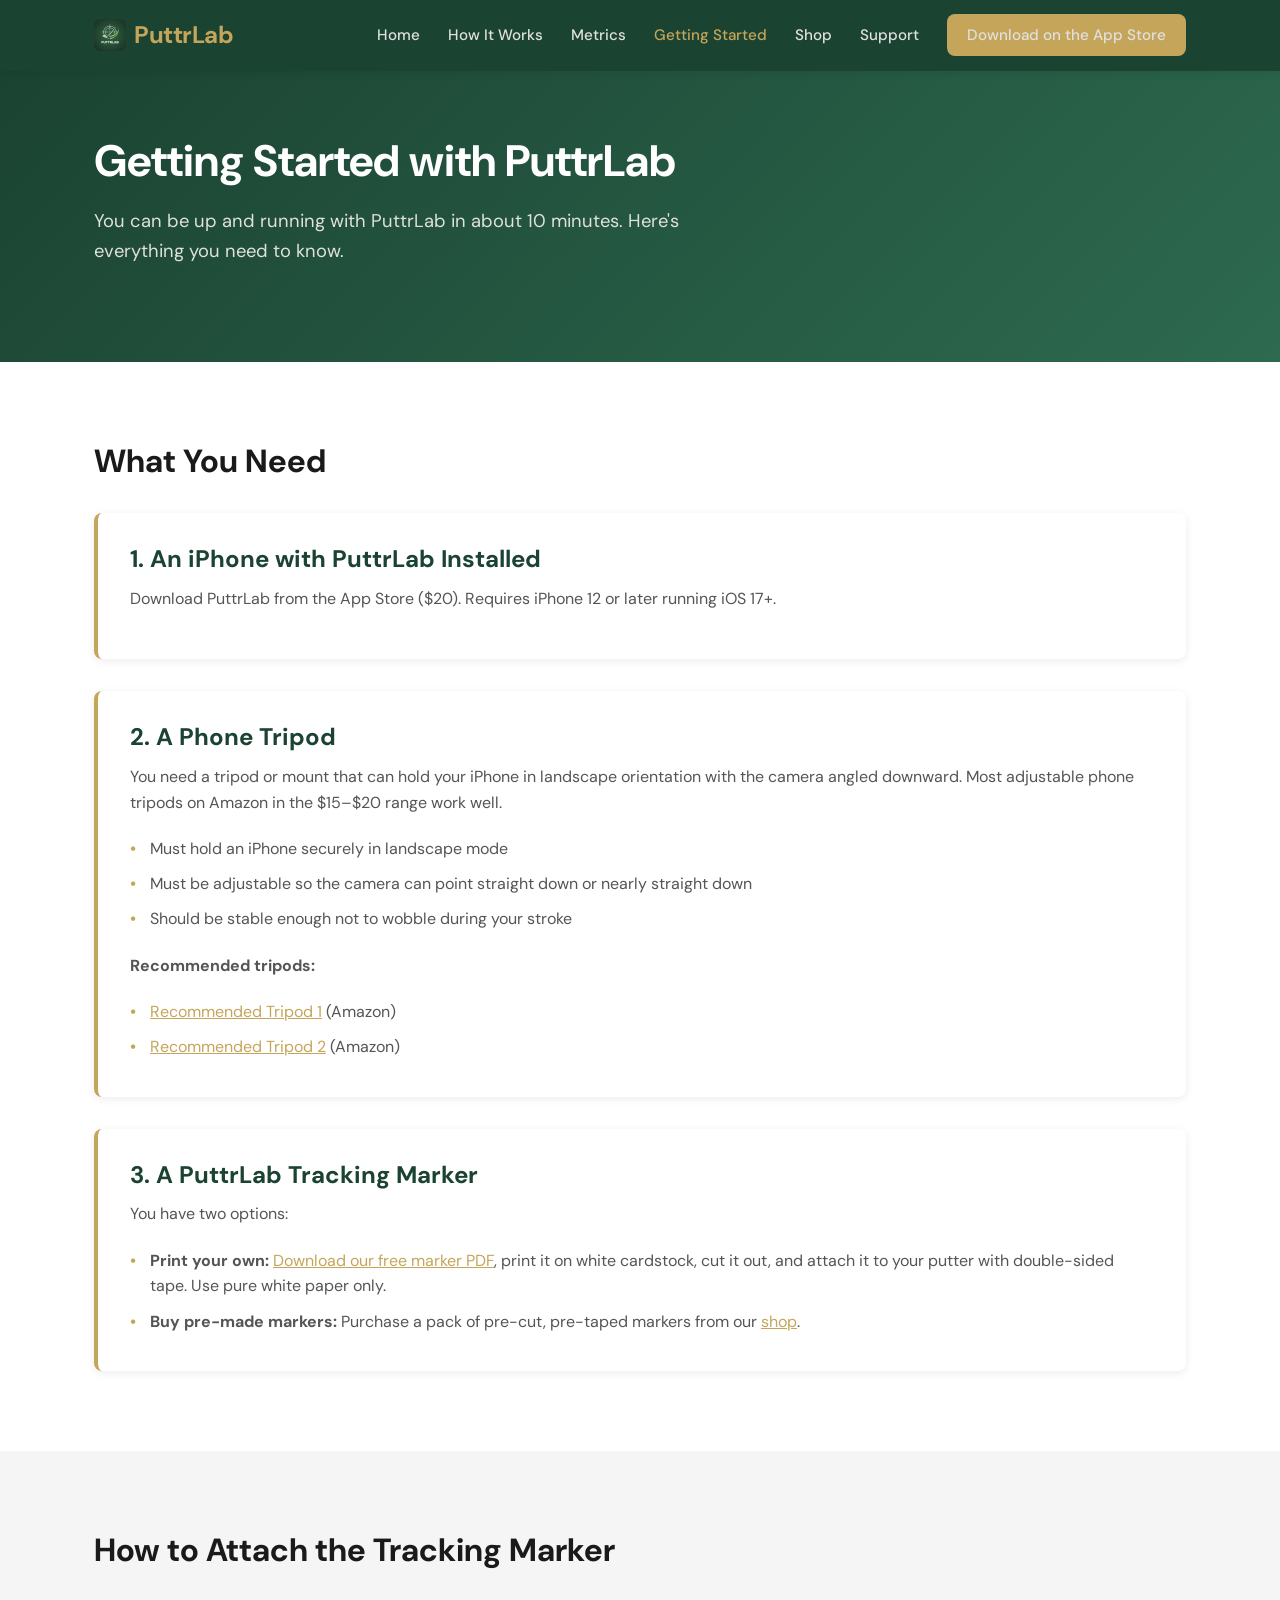
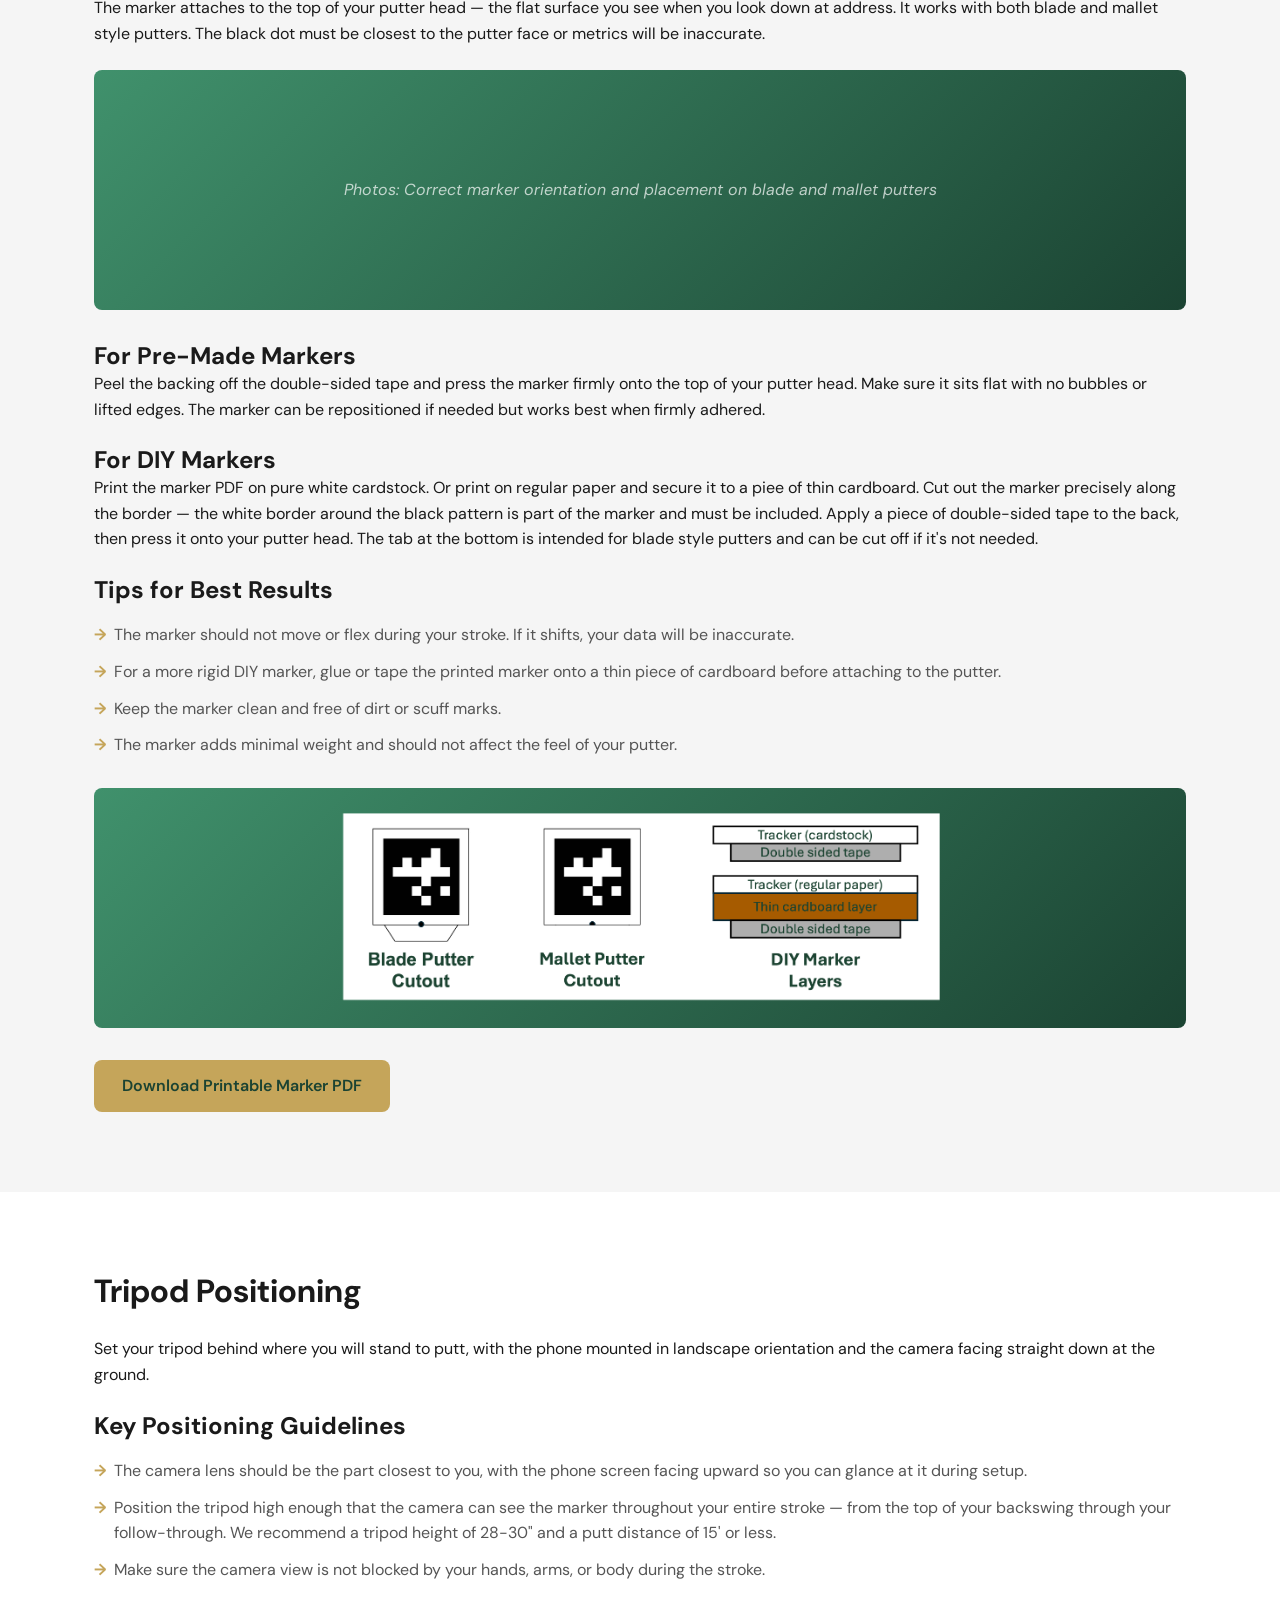
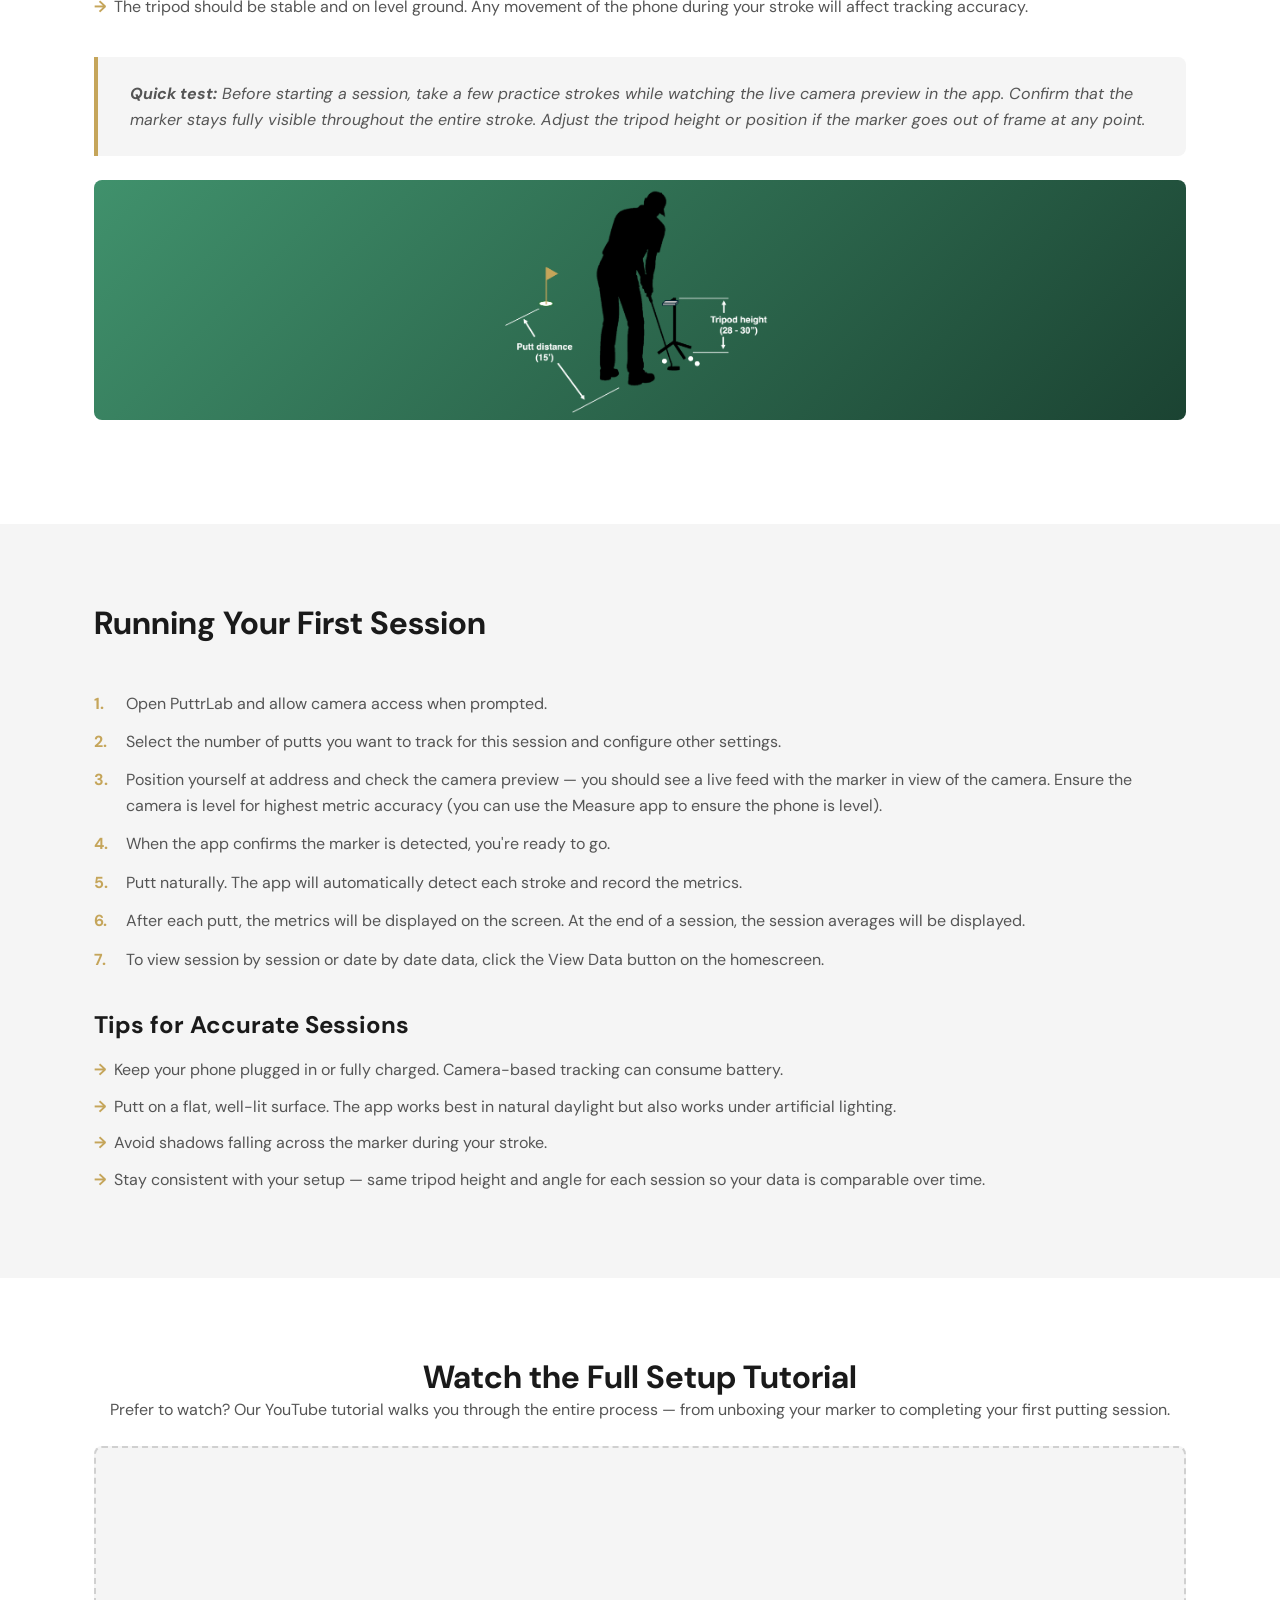
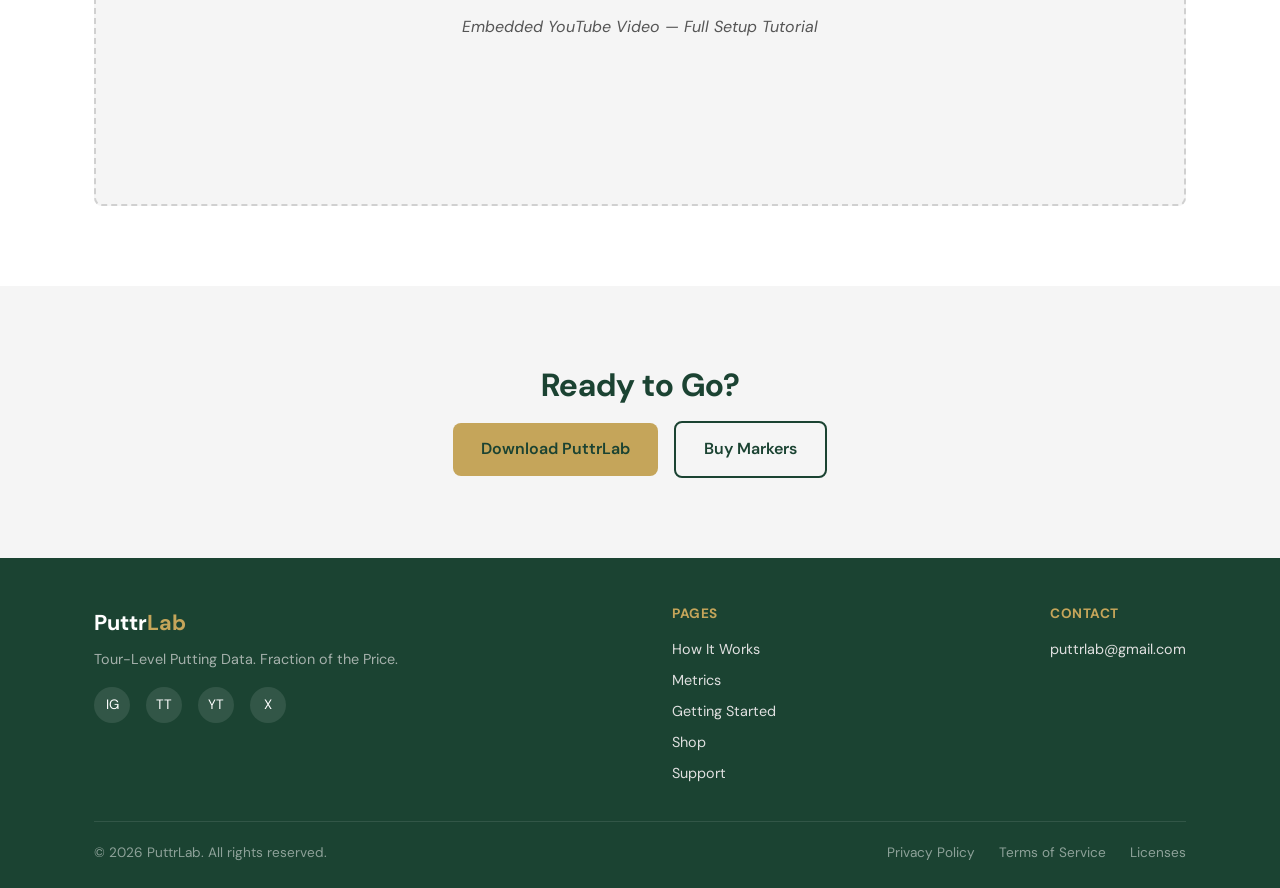
==== getting-started.html @ 9f397f49 "upload website files" ====
<!DOCTYPE html>
<html lang="en">
<head>
  <meta charset="UTF-8">
  <meta name="viewport" content="width=device-width, initial-scale=1.0">
  <title>Getting Started — PuttrLab</title>
  <meta name="description" content="Get up and running with PuttrLab in about 10 minutes. Everything you need to know to start analyzing your putting stroke.">
  <link rel="preconnect" href="https://fonts.googleapis.com">
  <link rel="preconnect" href="https://fonts.gstatic.com" crossorigin>
  <link href="https://fonts.googleapis.com/css2?family=DM+Sans:ital,opsz,wght@0,9..40,400;0,9..40,500;0,9..40,600;0,9..40,700&display=swap" rel="stylesheet">
  <link rel="icon" type="image/png" href="PuttrLab Logo.png">
  <link rel="stylesheet" href="styles.css">
</head>
<body>

  <!-- HEADER -->
  <header class="header">
    <div class="header__inner">
      <a href="index.html" class="header__logo"><img src="PuttrLab Logo.png" alt="PuttrLab" class="header__logo-img"><span>Puttr<span>Lab</span></span></a>
      <nav class="header__nav">
        <a href="index.html">Home</a>
        <a href="how-it-works.html">How It Works</a>
        <a href="metrics.html">Metrics</a>
        <a href="getting-started.html" class="active">Getting Started</a>
        <a href="shop.html">Shop</a>
        <a href="support.html">Support</a>
        <a href="#" class="btn btn--primary header__cta">Download on the App Store</a>
      </nav>
      <button class="hamburger" aria-label="Toggle navigation">
        <span></span><span></span><span></span>
      </button>
    </div>
  </header>

  <!-- PAGE INTRO -->
  <section class="hero" style="padding: 4rem 0;">
    <div class="container">
      <h1>Getting Started with PuttrLab</h1>
      <p>You can be up and running with PuttrLab in about 10 minutes. Here's everything you need to know.</p>
    </div>
  </section>

  <!-- WHAT YOU NEED -->
  <section class="section">
    <div class="container">
      <h2>What You Need</h2>
      <div class="checklist">
        <div class="checklist__item">
          <h3>1. An iPhone with PuttrLab Installed</h3>
          <p>Download PuttrLab from the App Store ($20). Requires iPhone 12 or later running iOS 17+.</p>
        </div>
        <div class="checklist__item">
          <h3>2. A Phone Tripod</h3>
          <p>You need a tripod or mount that can hold your iPhone in landscape orientation with the camera angled downward. Most adjustable phone tripods on Amazon in the $15–$20 range work well.</p>
          <ul>
            <li>Must hold an iPhone securely in landscape mode</li>
            <li>Must be adjustable so the camera can point straight down or nearly straight down</li>
            <li>Should be stable enough not to wobble during your stroke</li>
          </ul>
          <p style="margin-top: 1rem;"><strong>Recommended tripods:</strong></p>
          <ul>
            <!-- Replace # with your Amazon product URLs -->
            <li><a href="https://www.amazon.com/Selfie-Travel-Control-Extendable-Recording/dp/B0DLNZSRNB/ref=sr_1_5?crid=132E4H3DKX52B&dib=eyJ2IjoiMSJ9.[base64].MJQVRJuFLP6ABi0Lz0fan_w7nThhgEQ6hJR4-VqcSJU&dib_tag=se&keywords=phone%2Btripod&qid=1773892351&sprefix=phone%2Btripod%2Caps%2C147&sr=8-5&th=1" target="_blank" rel="noopener noreferrer" style="color: var(--gold); text-decoration: underline;">Recommended Tripod 1</a> (Amazon)</li>
            <li><a href="https://www.amazon.com/Ultimate-Extendable-Recording-Compatible-Android/dp/B0FB349R8G/ref=sr_1_8?crid=132E4H3DKX52B&dib=eyJ2IjoiMSJ9.[base64].IDgjp1TxPzzfME1moum18w-IPr41p14yqftdmzhGW1Q&dib_tag=se&keywords=phone+tripod&qid=1773895533&sprefix=phone+tripod%2Caps%2C147&sr=8-8" target="_blank" rel="noopener noreferrer" style="color: var(--gold); text-decoration: underline;">Recommended Tripod 2</a> (Amazon)</li>
          </ul>
        </div>
        <div class="checklist__item">
          <h3>3. A PuttrLab Tracking Marker</h3>
          <p>You have two options:</p>
          <ul>
            <li><strong>Print your own:</strong> <a href="PuttrLabPrintableTrackers.pdf" download style="color: var(--gold); text-decoration: underline;">Download our free marker PDF</a>, print it on white cardstock, cut it out, and attach it to your putter with double-sided tape. Use pure white paper only.</li>
            <li><strong>Buy pre-made markers:</strong> Purchase a pack of pre-cut, pre-taped markers from our <a href="shop.html" style="color: var(--gold); text-decoration: underline;">shop</a>.</li>
          </ul>
        </div>
      </div>
    </div>
  </section>

  <!-- ATTACHING THE MARKER -->
  <section class="section section--alt">
    <div class="container">
      <h2>How to Attach the Tracking Marker</h2>
      <br>
      <p>The marker attaches to the top of your putter head — the flat surface you see when you look down at address. It works with both blade and mallet style putters. The black dot must be closest to the putter face or metrics will be inaccurate.</p>

      <div class="img-placeholder">Photos: Correct marker orientation and placement on blade and mallet putters</div>

      <h3 style="margin-top: 2rem;">For Pre-Made Markers</h3>
      <p>Peel the backing off the double-sided tape and press the marker firmly onto the top of your putter head. Make sure it sits flat with no bubbles or lifted edges. The marker can be repositioned if needed but works best when firmly adhered.</p>

      <h3 style="margin-top: 1.5rem;">For DIY Markers</h3>
      <p>Print the marker PDF on pure white cardstock. Or print on regular paper and secure it to a piee of thin cardboard. Cut out the marker precisely along the border — the white border around the black pattern is part of the marker and must be included. Apply a piece of double-sided tape to the back, then press it onto your putter head. The tab at the bottom is intended for blade style putters and can be cut off if it's not needed.</p>

      <h3 style="margin-top: 1.5rem;">Tips for Best Results</h3>
      <ul class="tips-list">
        <li>The marker should not move or flex during your stroke. If it shifts, your data will be inaccurate.</li>
        <li>For a more rigid DIY marker, glue or tape the printed marker onto a thin piece of cardboard before attaching to the putter.</li>
        <li>Keep the marker clean and free of dirt or scuff marks.</li>
        <li>The marker adds minimal weight and should not affect the feel of your putter.</li>
      </ul>

      <div class="img-placeholder">
        <img src="DIYMarkerImages.png" style="width:600px">
      </div>


      <div style="margin-top: 2rem;">
        <a href="PuttrLabPrintableTrackers.pdf" class="btn btn--primary" download>Download Printable Marker PDF</a>
      </div>
    </div>
  </section>

  <!-- TRIPOD POSITIONING -->
  <section class="section">
    <div class="container">
      <h2>Tripod Positioning</h2>
      <br>
      <p>Set your tripod behind where you will stand to putt, with the phone mounted in landscape orientation and the camera facing straight down at the ground.</p>

      <h3 style="margin-top: 1.5rem;">Key Positioning Guidelines</h3>
      <ul class="tips-list">
        <li>The camera lens should be the part closest to you, with the phone screen facing upward so you can glance at it during setup.</li>
        <li>Position the tripod high enough that the camera can see the marker throughout your entire stroke — from the top of your backswing through your follow-through. We recommend a tripod height of 28-30" and a putt distance of 15' or less.</li>
        <li>Make sure the camera view is not blocked by your hands, arms, or body during the stroke.</li>
        <li>The tripod should be stable and on level ground. Any movement of the phone during your stroke will affect tracking accuracy.</li>
      </ul>

      <div class="callout" style="margin-top: 2rem;">
        <strong>Quick test:</strong> Before starting a session, take a few practice strokes while watching the live camera preview in the app. Confirm that the marker stays fully visible throughout the entire stroke. Adjust the tripod height or position if the marker goes out of frame at any point.
      </div>

      <div class="img-placeholder">
        <img src="PuttrLabSetupDiagramNoBackground.png" style="width:270px">
      </div>
    </div>
  </section>

  <!-- USING THE APP -->
  <section class="section section--alt">
    <div class="container">
      <h2>Running Your First Session</h2>
      <br>
      <ol class="ordered-steps">
        <li>Open PuttrLab and allow camera access when prompted.</li>
        <li>Select the number of putts you want to track for this session and configure other settings.</li>
        <li>Position yourself at address and check the camera preview — you should see a live feed with the marker in view of the camera. Ensure the camera is level for highest metric accuracy (you can use the Measure app to ensure the phone is level).</li>
        <li>When the app confirms the marker is detected, you're ready to go.</li>
        <li>Putt naturally. The app will automatically detect each stroke and record the metrics.</li>
        <li>After each putt, the metrics will be displayed on the screen. At the end of a session, the session averages will be displayed.
        <li>To view session by session or date by date data, click the View Data button on the homescreen.</li>
      </ol>

      <h3 style="margin-top: 2rem;">Tips for Accurate Sessions</h3>
      <ul class="tips-list">
        <li>Keep your phone plugged in or fully charged. Camera-based tracking can consume battery.</li>
        <li>Putt on a flat, well-lit surface. The app works best in natural daylight but also works under artificial lighting.</li>
        <li>Avoid shadows falling across the marker during your stroke.</li>
        <li>Stay consistent with your setup — same tripod height and angle for each session so your data is comparable over time.</li>
      </ul>
    </div>
  </section>

  <!-- VIDEO TUTORIAL -->
  <section class="section">
    <div class="container text-center">
      <h2>Watch the Full Setup Tutorial</h2>
      <p style="color: var(--text-muted);">Prefer to watch? Our YouTube tutorial walks you through the entire process — from unboxing your marker to completing your first putting session.</p>
      <div class="video-placeholder">Embedded YouTube Video — Full Setup Tutorial</div>
    </div>
  </section>

  <!-- BOTTOM CTA -->
  <section class="cta-section section--alt">
    <div class="container">
      <h2>Ready to Go?</h2>
      <div>
        <a href="#" class="btn btn--primary">Download PuttrLab</a>
        <a href="shop.html" class="btn btn--outline">Buy Markers</a>
      </div>
    </div>
  </section>

  <!-- FOOTER -->
  <footer class="footer">
    <div class="container">
      <div class="footer__inner">
        <div>
          <div class="footer__brand">Puttr<span>Lab</span></div>
          <p class="footer__tagline">Tour-Level Putting Data. Fraction of the Price.</p>
          <div class="footer__socials">
            <a href="#" aria-label="Instagram">IG</a>
            <a href="#" aria-label="TikTok">TT</a>
            <a href="#" aria-label="YouTube">YT</a>
            <a href="#" aria-label="X / Twitter">X</a>
          </div>
        </div>
        <div class="footer__links">
          <h4>Pages</h4>
          <a href="how-it-works.html">How It Works</a>
          <a href="metrics.html">Metrics</a>
          <a href="getting-started.html">Getting Started</a>
          <a href="shop.html">Shop</a>
          <a href="support.html">Support</a>
        </div>
        <div class="footer__links">
          <h4>Contact</h4>
          <a href="mailto:puttrlab@gmail.com">puttrlab@gmail.com</a>
        </div>
      </div>
      <div class="footer__bottom">
        <span>&copy; 2026 PuttrLab. All rights reserved.</span>
        <div class="footer__legal">
          <a href="privacy.html">Privacy Policy</a>
          <a href="terms.html">Terms of Service</a>
          <a href="licenses.html">Licenses</a>
        </div>
      </div>
    </div>
  </footer>

  <script src="script.js"></script>
</body>
</html>
---- styles.css ----
/* ===== RESET & BASE ===== */
*,
*::before,
*::after {
  box-sizing: border-box;
  margin: 0;
  padding: 0;
}

:root {
  --green-dark: #1B4332;
  --green-medium: #2D6A4F;
  --green-light: #40916C;
  --white: #FFFFFF;
  --off-white: #F5F5F5;
  --gold: #C5A55A;
  --gold-hover: #B8963E;
  --text-dark: #1A1A1A;
  --text-muted: #555555;
  --text-light: #E0E0E0;
  --font-body: 'DM Sans', sans-serif;
  --shadow-sm: 0 2px 8px rgba(0,0,0,0.08);
  --shadow-md: 0 4px 16px rgba(0,0,0,0.12);
  --radius: 8px;
  --max-width: 1140px;
}

html {
  scroll-behavior: smooth;
}

body {
  font-family: var(--font-body);
  color: var(--text-dark);
  background: var(--white);
  line-height: 1.6;
  -webkit-font-smoothing: antialiased;
}

img {
  max-width: 100%;
  display: block;
}

a {
  color: inherit;
  text-decoration: none;
}

ul, ol {
  list-style: none;
}

/* ===== TYPOGRAPHY ===== */
h1, h2, h3, h4 {
  line-height: 1.2;
  font-weight: 700;
}

h1 { font-size: 2.75rem; }
h2 { font-size: 2rem; }
h3 { font-size: 1.5rem; }
h4 { font-size: 1.15rem; }

p {
  margin-bottom: 1rem;
}

/* ===== UTILITY ===== */
.container {
  width: 100%;
  max-width: var(--max-width);
  margin: 0 auto;
  padding: 0 1.5rem;
}

.section {
  padding: 5rem 0;
}

.section--alt {
  background: var(--off-white);
}

.section--dark {
  background: var(--green-dark);
  color: var(--white);
}

.text-center {
  text-align: center;
}

/* ===== BUTTONS ===== */
.btn {
  display: inline-block;
  padding: 0.85rem 1.75rem;
  border-radius: var(--radius);
  font-family: var(--font-body);
  font-size: 1rem;
  font-weight: 600;
  cursor: pointer;
  transition: background 0.2s, transform 0.15s;
  border: none;
  text-align: center;
}

.btn:hover {
  transform: translateY(-1px);
}

.btn--primary {
  background: var(--gold);
  color: var(--green-dark);
}

.btn--primary:hover {
  background: var(--gold-hover);
}

.btn--secondary {
  background: transparent;
  color: var(--white);
  border: 2px solid var(--white);
}

.btn--secondary:hover {
  background: rgba(255,255,255,0.1);
}

.btn--outline {
  background: transparent;
  color: var(--green-dark);
  border: 2px solid var(--green-dark);
}

.btn--outline:hover {
  background: var(--green-dark);
  color: var(--white);
}

.btn--dark {
  background: var(--green-dark);
  color: var(--white);
}

.btn--dark:hover {
  background: var(--green-medium);
}

.btn + .btn {
  margin-left: 0.75rem;
}

/* ===== HEADER ===== */
.header {
  position: sticky;
  top: 0;
  z-index: 1000;
  background: var(--green-dark);
  box-shadow: var(--shadow-sm);
}

.header__inner {
  display: flex;
  align-items: center;
  justify-content: space-between;
  padding: 0.9rem 1.5rem;
  max-width: var(--max-width);
  margin: 0 auto;
}

.header__logo {
  display: flex;
  align-items: center;
  gap: 0.5rem;
  font-size: 1.5rem;
  font-weight: 700;
  color: var(--white);
  letter-spacing: -0.5px;
}

.header__logo-img {
  width: 32px;
  height: 32px;
  border-radius: 6px;
  object-fit: contain;
}

.header__logo span {
  color: var(--gold);
}

.header__nav {
  display: flex;
  align-items: center;
  gap: 1.75rem;
}

.header__nav a {
  color: var(--text-light);
  font-size: 0.95rem;
  font-weight: 500;
  transition: color 0.2s;
}

.header__nav a:hover,
.header__nav a.active {
  color: var(--gold);
}

.header__cta {
  padding: 0.55rem 1.25rem;
  font-size: 0.9rem;
}

.hamburger {
  display: none;
  flex-direction: column;
  gap: 5px;
  cursor: pointer;
  background: none;
  border: none;
  padding: 4px;
}

.hamburger span {
  display: block;
  width: 24px;
  height: 2.5px;
  background: var(--white);
  border-radius: 2px;
  transition: transform 0.3s, opacity 0.3s;
}

.hamburger.open span:nth-child(1) {
  transform: rotate(45deg) translate(5px, 5px);
}

.hamburger.open span:nth-child(2) {
  opacity: 0;
}

.hamburger.open span:nth-child(3) {
  transform: rotate(-45deg) translate(5px, -5px);
}

/* ===== HERO ===== */
.hero {
  background: linear-gradient(135deg, var(--green-dark) 0%, var(--green-medium) 100%);
  color: var(--white);
  padding: 6rem 0 5rem;
}

.hero__content {
  max-width: 720px;
}

.hero h1 {
  margin-bottom: 1.25rem;
}

.hero p {
  font-size: 1.15rem;
  color: var(--text-light);
  margin-bottom: 2rem;
  max-width: 600px;
}

.hero__buttons {
  display: flex;
  flex-wrap: wrap;
  gap: 0.75rem;
}

.hero__media {
  margin-top: 3rem;
  display: grid;
  grid-template-columns: 1fr 1fr;
  gap: 1.5rem;
}

.hero__media-slot {
  border-radius: var(--radius);
  overflow: hidden;
  background: rgba(255,255,255,0.08);
  aspect-ratio: 16 / 10;
}

.hero__media-slot img,
.hero__media-slot video {
  width: 100%;
  height: 100%;
  object-fit: cover;
  display: block;
}

/* ===== CARDS ===== */
.card-grid {
  display: grid;
  grid-template-columns: repeat(3, 1fr);
  gap: 2rem;
  margin-top: 2.5rem;
}

.card {
  background: var(--white);
  border-radius: var(--radius);
  padding: 2rem;
  box-shadow: var(--shadow-sm);
  border-top: 4px solid var(--gold);
  transition: box-shadow 0.2s, transform 0.2s;
}

.card:hover {
  box-shadow: var(--shadow-md);
  transform: translateY(-2px);
}

.card h3 {
  margin-bottom: 0.75rem;
  color: var(--green-dark);
}

.card ul {
  margin-top: 0.5rem;
}

.card ul li {
  padding: 0.3rem 0;
  padding-left: 1.25rem;
  position: relative;
  color: var(--text-muted);
}

.card ul li::before {
  content: "✓";
  position: absolute;
  left: 0;
  color: var(--gold);
  font-weight: 700;
}

/* ===== CALLOUT BOX ===== */
.callout {
  background: var(--off-white);
  border-left: 4px solid var(--gold);
  padding: 1.5rem 2rem;
  margin-top: 2.5rem;
  border-radius: 0 var(--radius) var(--radius) 0;
  font-style: italic;
  color: var(--text-muted);
}

/* ===== SOCIAL PROOF ===== */
.social-proof {
  background: var(--green-dark);
  color: var(--white);
  text-align: center;
  padding: 3.5rem 0;
}

.social-proof p {
  font-size: 1.25rem;
  font-style: italic;
  max-width: 600px;
  margin: 0 auto;
  color: var(--text-light);
}

/* ===== CTA SECTION ===== */
.cta-section {
  text-align: center;
  padding: 5rem 0;
}

.cta-section h2 {
  margin-bottom: 1rem;
  color: var(--green-dark);
}

.cta-section p {
  color: var(--text-muted);
  max-width: 560px;
  margin: 0 auto 2rem;
}

/* ===== STEPS ===== */
.steps {
  display: grid;
  grid-template-columns: 1fr;
  gap: 2.5rem;
  margin-top: 2.5rem;
}

.step {
  display: flex;
  gap: 1.5rem;
  align-items: flex-start;
}

.step__number {
  flex-shrink: 0;
  width: 52px;
  height: 52px;
  background: var(--gold);
  color: var(--green-dark);
  border-radius: 50%;
  display: flex;
  align-items: center;
  justify-content: center;
  font-size: 1.25rem;
  font-weight: 700;
}

.step__body h3 {
  margin-bottom: 0.5rem;
  color: var(--green-dark);
}

.step__body p {
  color: var(--text-muted);
}

.step__media {
  margin-top: 1rem;
  border-radius: var(--radius);
  overflow: hidden;
  background: transparent;
}

.step__media img,
.step__media video {
  max-width: 100%;
  height: auto;
  display: block;
  object-fit: cover;
}

/* Rotated video: rotate the video inside a container sized to fit the result */
.step__media--video-rotated {
  overflow: visible;
  width: 300px;          /* visible width after rotation (original video height) */
  /* pad the height to match the rotated video's tall dimension */
  aspect-ratio: 20 / 16;
  position: relative;
}

.step__media--video-rotated video {
  position: absolute;
  /* swap dimensions: video's native width becomes the height after rotation */
  width: calc(200px * (16 / 9));
  height: 200px;
  top: 50%;
  left: 50%;
  transform: translate(-50%, -50%) rotate(90deg);
  object-fit: contain;
}

/* ===== METRIC CARDS ===== */
.metric {
  padding: 3rem 0;
  border-bottom: 1px solid #E0E0E0;
}

.metric:last-child {
  border-bottom: none;
}

.metric h3 {
  color: var(--green-dark);
  margin-bottom: 1rem;
  font-size: 1.4rem;
}

.metric h4 {
  color: var(--gold);
  font-weight: 600;
  margin-bottom: 0.5rem;
  text-transform: uppercase;
  font-size: 0.85rem;
  letter-spacing: 0.5px;
}

.metric p {
  color: var(--text-muted);
  max-width: 760px;
}

.metric--illustrated {
  display: flex;
  gap: 2.5rem;
  align-items: flex-start;
}

.metric__text {
  flex: 1;
  min-width: 0;
}

.metric__image {
  flex-shrink: 0;
  width: 280px;
  border-radius: var(--radius);
  overflow: hidden;
  background: var(--off-white);
  align-self: center;
}

.metric__image img {
  width: 100%;
  height: auto;
  display: block;
  object-fit: cover;
}

/* ===== CHECKLIST ===== */
.checklist {
  display: grid;
  grid-template-columns: 1fr;
  gap: 2rem;
  margin-top: 2rem;
}

.checklist__item {
  background: var(--white);
  border-radius: var(--radius);
  padding: 2rem;
  box-shadow: var(--shadow-sm);
  border-left: 4px solid var(--gold);
}

.checklist__item h3 {
  color: var(--green-dark);
  margin-bottom: 0.75rem;
}

.checklist__item p,
.checklist__item li {
  color: var(--text-muted);
}

.checklist__item ul {
  margin-top: 0.75rem;
}

.checklist__item ul li {
  padding: 0.3rem 0 0.3rem 1.25rem;
  position: relative;
}

.checklist__item ul li::before {
  content: "•";
  position: absolute;
  left: 0;
  color: var(--gold);
  font-weight: 700;
}

/* ===== TIPS ===== */
.tips-list {
  margin-top: 0.75rem;
}

.tips-list li {
  padding: 0.35rem 0 0.35rem 1.25rem;
  position: relative;
  color: var(--text-muted);
}

.tips-list li::before {
  content: "→";
  position: absolute;
  left: 0;
  color: var(--gold);
  font-weight: 700;
}

/* ===== ORDERED STEPS ===== */
.ordered-steps {
  counter-reset: step-counter;
  margin-top: 1rem;
}

.ordered-steps li {
  counter-increment: step-counter;
  padding: 0.4rem 0 0.4rem 2rem;
  position: relative;
  color: var(--text-muted);
}

.ordered-steps li::before {
  content: counter(step-counter) ".";
  position: absolute;
  left: 0;
  color: var(--gold);
  font-weight: 700;
}

/* ===== SHOP PRODUCTS ===== */
.product-grid {
  display: grid;
  grid-template-columns: repeat(auto-fit, minmax(320px, 1fr));
  gap: 2rem;
  margin-top: 2.5rem;
}

.product {
  background: var(--white);
  border-radius: var(--radius);
  box-shadow: var(--shadow-sm);
  overflow: hidden;
  transition: box-shadow 0.2s;
}

.product:hover {
  box-shadow: var(--shadow-md);
}

.product__image {
  height: 220px;
  background: linear-gradient(135deg, var(--green-light), var(--green-dark));
  display: flex;
  align-items: center;
  justify-content: center;
  color: rgba(255,255,255,0.7);
  font-style: italic;
}

.product__body {
  padding: 1.75rem;
}

.product__price {
  font-size: 1.35rem;
  font-weight: 700;
  color: var(--gold);
  margin-bottom: 0.75rem;
}

.product__body h3 {
  color: var(--green-dark);
  margin-bottom: 0.5rem;
}

.product__body p {
  color: var(--text-muted);
  font-size: 0.95rem;
  margin-bottom: 1rem;
}

.product__body ul {
  margin-bottom: 1.5rem;
}

.product__body ul li {
  padding: 0.25rem 0 0.25rem 1.25rem;
  position: relative;
  color: var(--text-muted);
  font-size: 0.9rem;
}

.product__body ul li::before {
  content: "✓";
  position: absolute;
  left: 0;
  color: var(--gold);
  font-weight: 700;
}

/* ===== FAQ ===== */
.faq {
  margin-top: 2rem;
}

.faq__item {
  border-bottom: 1px solid #E0E0E0;
}

.faq__question {
  width: 100%;
  background: none;
  border: none;
  padding: 1.25rem 2.5rem 1.25rem 0;
  font-family: var(--font-body);
  font-size: 1.05rem;
  font-weight: 600;
  color: var(--green-dark);
  text-align: left;
  cursor: pointer;
  position: relative;
  transition: color 0.2s;
}

.faq__question::after {
  content: "+";
  position: absolute;
  right: 0;
  top: 50%;
  transform: translateY(-50%);
  font-size: 1.5rem;
  color: var(--gold);
  transition: transform 0.3s;
}

.faq__item.open .faq__question::after {
  content: "−";
}

.faq__question:hover {
  color: var(--gold);
}

.faq__answer {
  max-height: 0;
  overflow: hidden;
  transition: max-height 0.35s ease, padding 0.35s ease;
}

.faq__answer p,
.faq__answer ul {
  color: var(--text-muted);
  padding-bottom: 1.25rem;
}

.faq__answer ul {
  padding-left: 1.25rem;
}

.faq__answer ul li {
  padding: 0.2rem 0 0.2rem 1.25rem;
  position: relative;
}

.faq__answer ul li::before {
  content: "•";
  position: absolute;
  left: 0;
  color: var(--gold);
}

.faq__item.open .faq__answer {
  max-height: 600px;
}

/* ===== LEGAL CONTENT ===== */
.legal-content h2 {
  color: var(--green-dark);
  margin-top: 2.5rem;
  margin-bottom: 0.75rem;
}

.legal-content h2:first-child {
  margin-top: 0;
}

.legal-content h3 {
  color: var(--green-dark);
  font-size: 1.15rem;
  margin-top: 1.5rem;
  margin-bottom: 0.5rem;
}

.legal-content p {
  color: var(--text-muted);
  max-width: 760px;
}

.legal-list {
  margin: 0.75rem 0 1rem;
  max-width: 760px;
}

.legal-list li {
  padding: 0.35rem 0 0.35rem 1.5rem;
  position: relative;
  color: var(--text-muted);
}

.legal-list li::before {
  content: "•";
  position: absolute;
  left: 0.25rem;
  color: var(--gold);
  font-weight: 700;
}

/* ===== LICENSE BLOCKS ===== */
.license-block {
  margin-bottom: 3rem;
}

.license-block h2 {
  color: var(--green-dark);
  margin-bottom: 0.5rem;
}

.license-source {
  font-size: 0.9rem;
  color: var(--text-muted);
  margin-bottom: 1.25rem;
}

.license-text {
  background: var(--off-white);
  border: 1px solid #E0E0E0;
  border-radius: var(--radius);
  padding: 1.5rem;
  font-family: 'Courier New', Courier, monospace;
  font-size: 0.85rem;
  line-height: 1.6;
  color: var(--text-muted);
  white-space: pre-wrap;
  word-wrap: break-word;
  overflow-x: auto;
}

/* ===== CONTACT FORM ===== */
.contact-form {
  max-width: 600px;
  margin: 2rem auto 0;
}

.contact-form .form-group {
  margin-bottom: 1.25rem;
}

.contact-form label {
  display: block;
  font-weight: 600;
  margin-bottom: 0.35rem;
  color: var(--green-dark);
  font-size: 0.95rem;
}

.contact-form input,
.contact-form textarea {
  width: 100%;
  padding: 0.75rem 1rem;
  border: 1.5px solid #D0D0D0;
  border-radius: var(--radius);
  font-family: var(--font-body);
  font-size: 1rem;
  transition: border-color 0.2s;
}

.contact-form input:focus,
.contact-form textarea:focus {
  outline: none;
  border-color: var(--gold);
}

.contact-form textarea {
  min-height: 140px;
  resize: vertical;
}

/* ===== VIDEO PLACEHOLDER ===== */
.video-placeholder {
  background: var(--off-white);
  border-radius: var(--radius);
  height: 360px;
  display: flex;
  align-items: center;
  justify-content: center;
  color: var(--text-muted);
  font-style: italic;
  border: 2px dashed #D0D0D0;
  margin-top: 1.5rem;
}

/* ===== IMAGE PLACEHOLDER ===== */
.img-placeholder {
  background: linear-gradient(135deg, var(--green-light), var(--green-dark));
  border-radius: var(--radius);
  height: 240px;
  display: flex;
  align-items: center;
  justify-content: center;
  color: rgba(255,255,255,0.7);
  font-style: italic;
  margin: 1.5rem 0;
}

/* ===== FOOTER ===== */
.footer {
  background: var(--green-dark);
  color: var(--text-light);
  padding: 3rem 0 1.5rem;
}

.footer__inner {
  display: flex;
  justify-content: space-between;
  align-items: flex-start;
  flex-wrap: wrap;
  gap: 2rem;
  margin-bottom: 2rem;
}

.footer__brand {
  font-size: 1.35rem;
  font-weight: 700;
  color: var(--white);
  margin-bottom: 0.5rem;
}

.footer__brand span {
  color: var(--gold);
}

.footer__tagline {
  font-size: 0.9rem;
  color: var(--text-light);
  opacity: 0.7;
}

.footer__links h4 {
  color: var(--gold);
  font-size: 0.85rem;
  text-transform: uppercase;
  letter-spacing: 0.5px;
  margin-bottom: 0.75rem;
}

.footer__links a {
  display: block;
  color: var(--text-light);
  font-size: 0.9rem;
  padding: 0.25rem 0;
  transition: color 0.2s;
}

.footer__links a:hover {
  color: var(--gold);
}

.footer__socials {
  display: flex;
  gap: 1rem;
  margin-top: 0.75rem;
}

.footer__socials a {
  display: flex;
  align-items: center;
  justify-content: center;
  width: 36px;
  height: 36px;
  border-radius: 50%;
  background: rgba(255,255,255,0.1);
  color: var(--white);
  font-size: 0.85rem;
  transition: background 0.2s;
}

.footer__socials a:hover {
  background: var(--gold);
  color: var(--green-dark);
}

.footer__bottom {
  border-top: 1px solid rgba(255,255,255,0.1);
  padding-top: 1.25rem;
  display: flex;
  justify-content: space-between;
  align-items: center;
  flex-wrap: wrap;
  gap: 0.75rem;
  font-size: 0.85rem;
  color: rgba(255,255,255,0.5);
}

.footer__bottom a {
  color: rgba(255,255,255,0.5);
  transition: color 0.2s;
}

.footer__bottom a:hover {
  color: var(--gold);
}

.footer__legal {
  display: flex;
  gap: 1.5rem;
}

/* ===== RESPONSIVE ===== */
@media (max-width: 768px) {
  h1 { font-size: 2rem; }
  h2 { font-size: 1.6rem; }
  h3 { font-size: 1.25rem; }

  .header__nav {
    display: none;
    position: absolute;
    top: 100%;
    left: 0;
    right: 0;
    background: var(--green-dark);
    flex-direction: column;
    padding: 1rem 1.5rem 1.5rem;
    gap: 0.75rem;
    box-shadow: var(--shadow-md);
  }

  .header__nav.open {
    display: flex;
  }

  .hamburger {
    display: flex;
  }

  .hero {
    padding: 3.5rem 0 3rem;
  }

  .hero__media {
    grid-template-columns: 1fr;
  }

  .btn + .btn {
    margin-left: 0;
  }

  .hero__buttons {
    flex-direction: column;
    align-items: flex-start;
  }

  .card-grid {
    grid-template-columns: 1fr;
  }

  .step {
    flex-direction: column;
    gap: 0.75rem;
  }

  .metric--illustrated {
    flex-direction: column;
  }

  .metric__image {
    width: 100%;
    max-width: 320px;
  }

  .footer__inner {
    flex-direction: column;
  }

  .footer__bottom {
    flex-direction: column;
    text-align: center;
  }

  .product-grid {
    grid-template-columns: 1fr;
  }

  .section {
    padding: 3.5rem 0;
  }
}
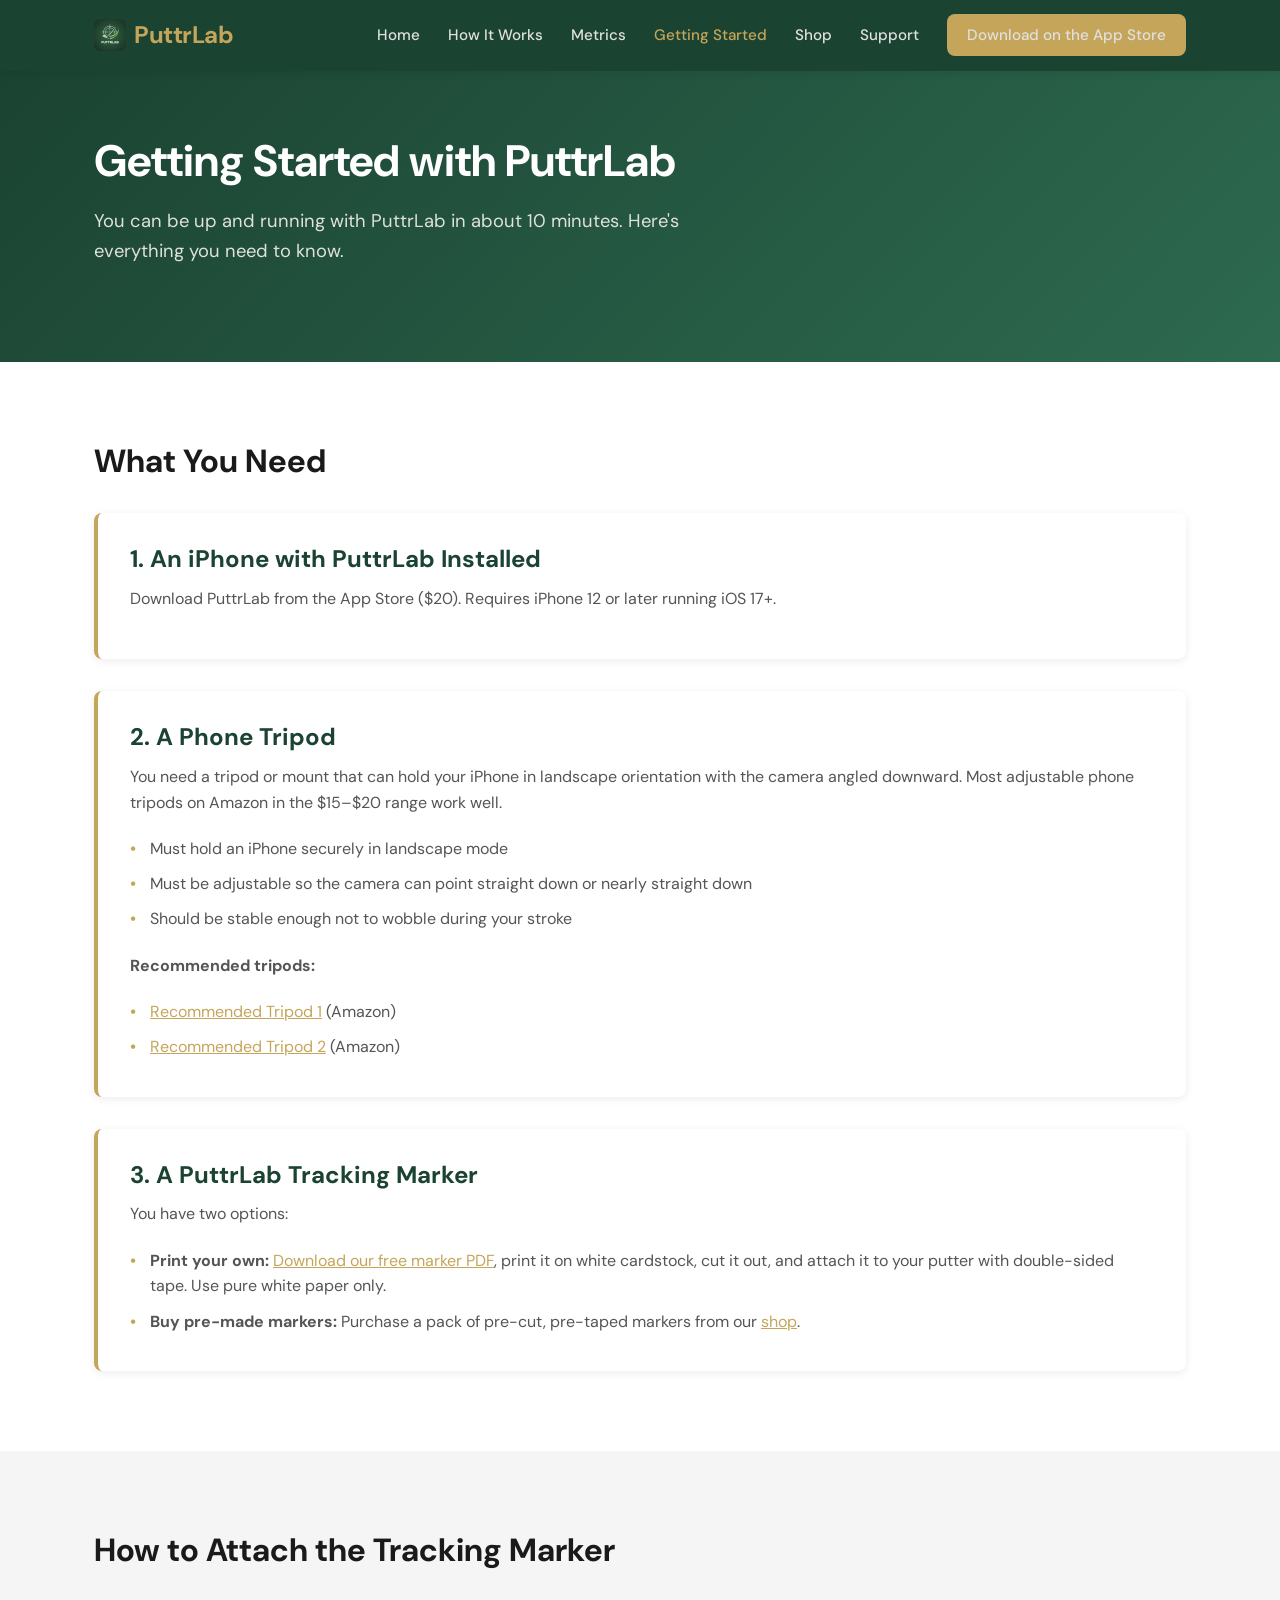
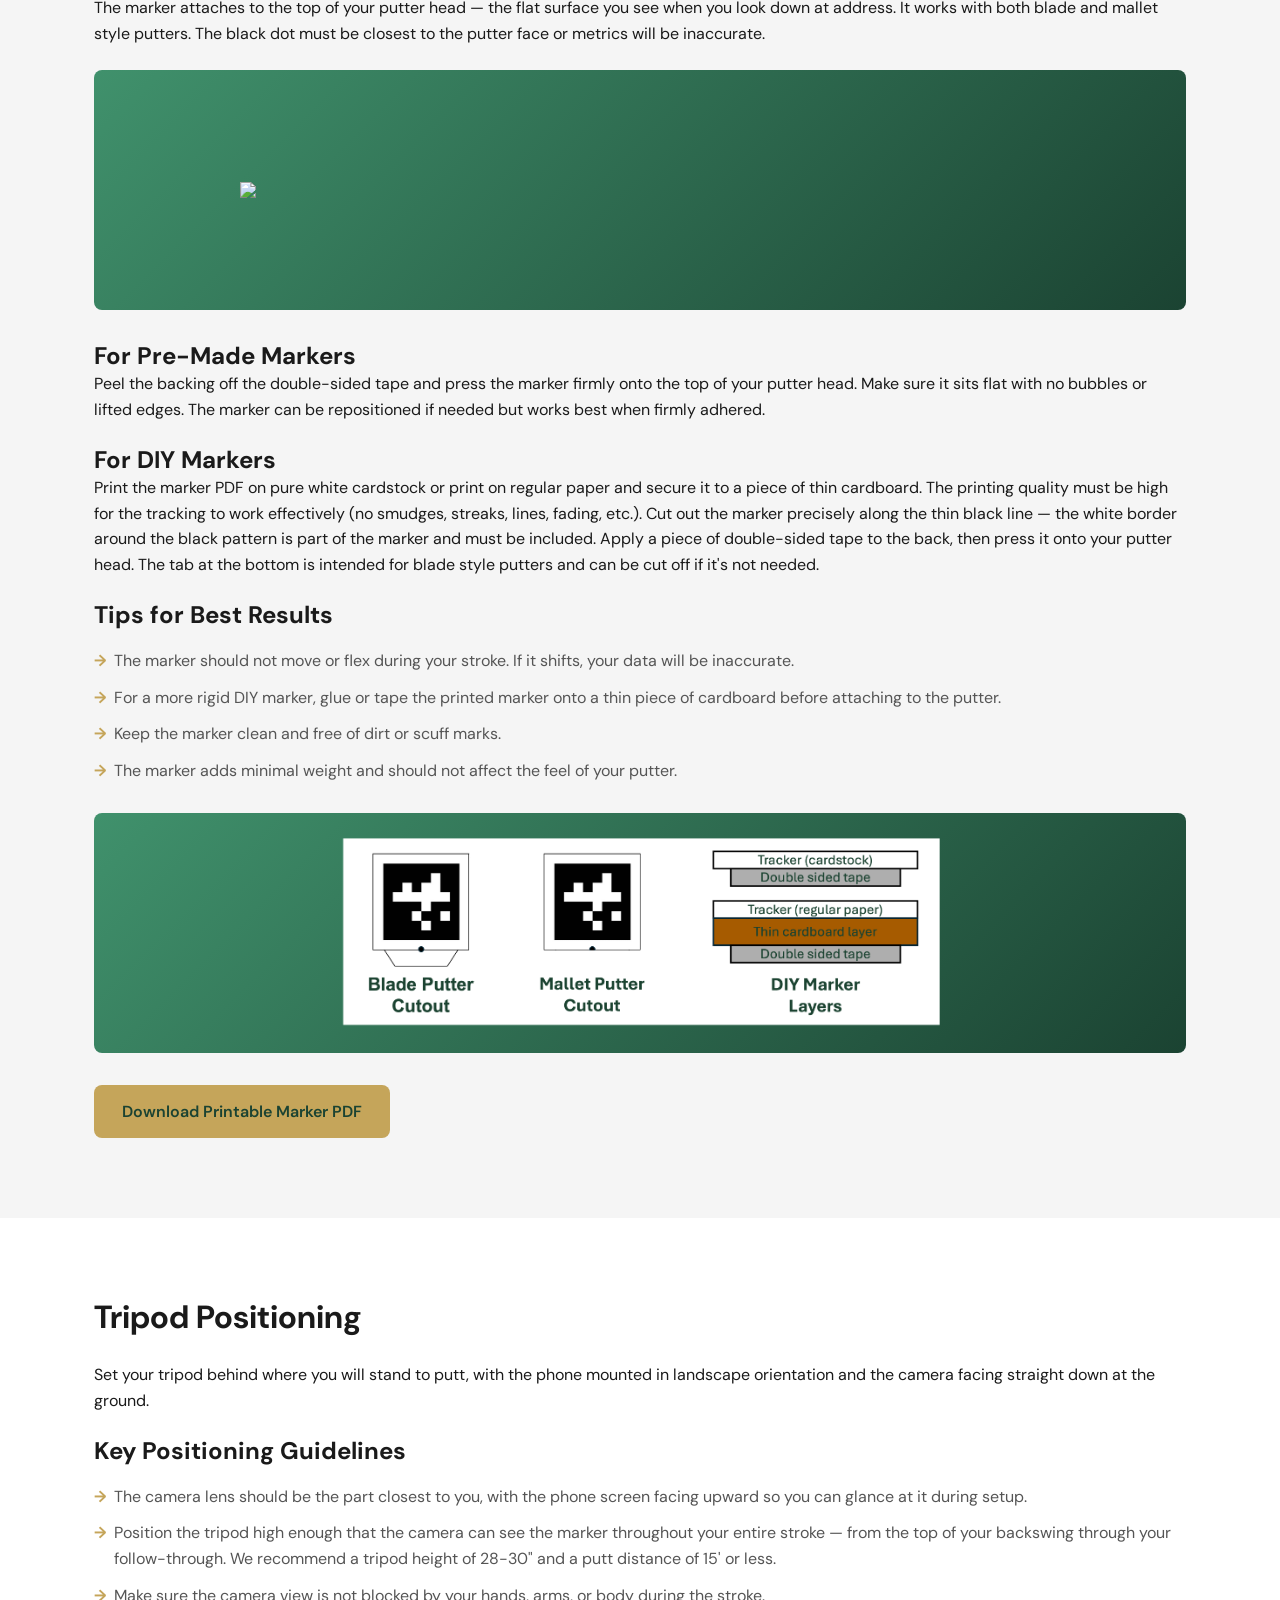
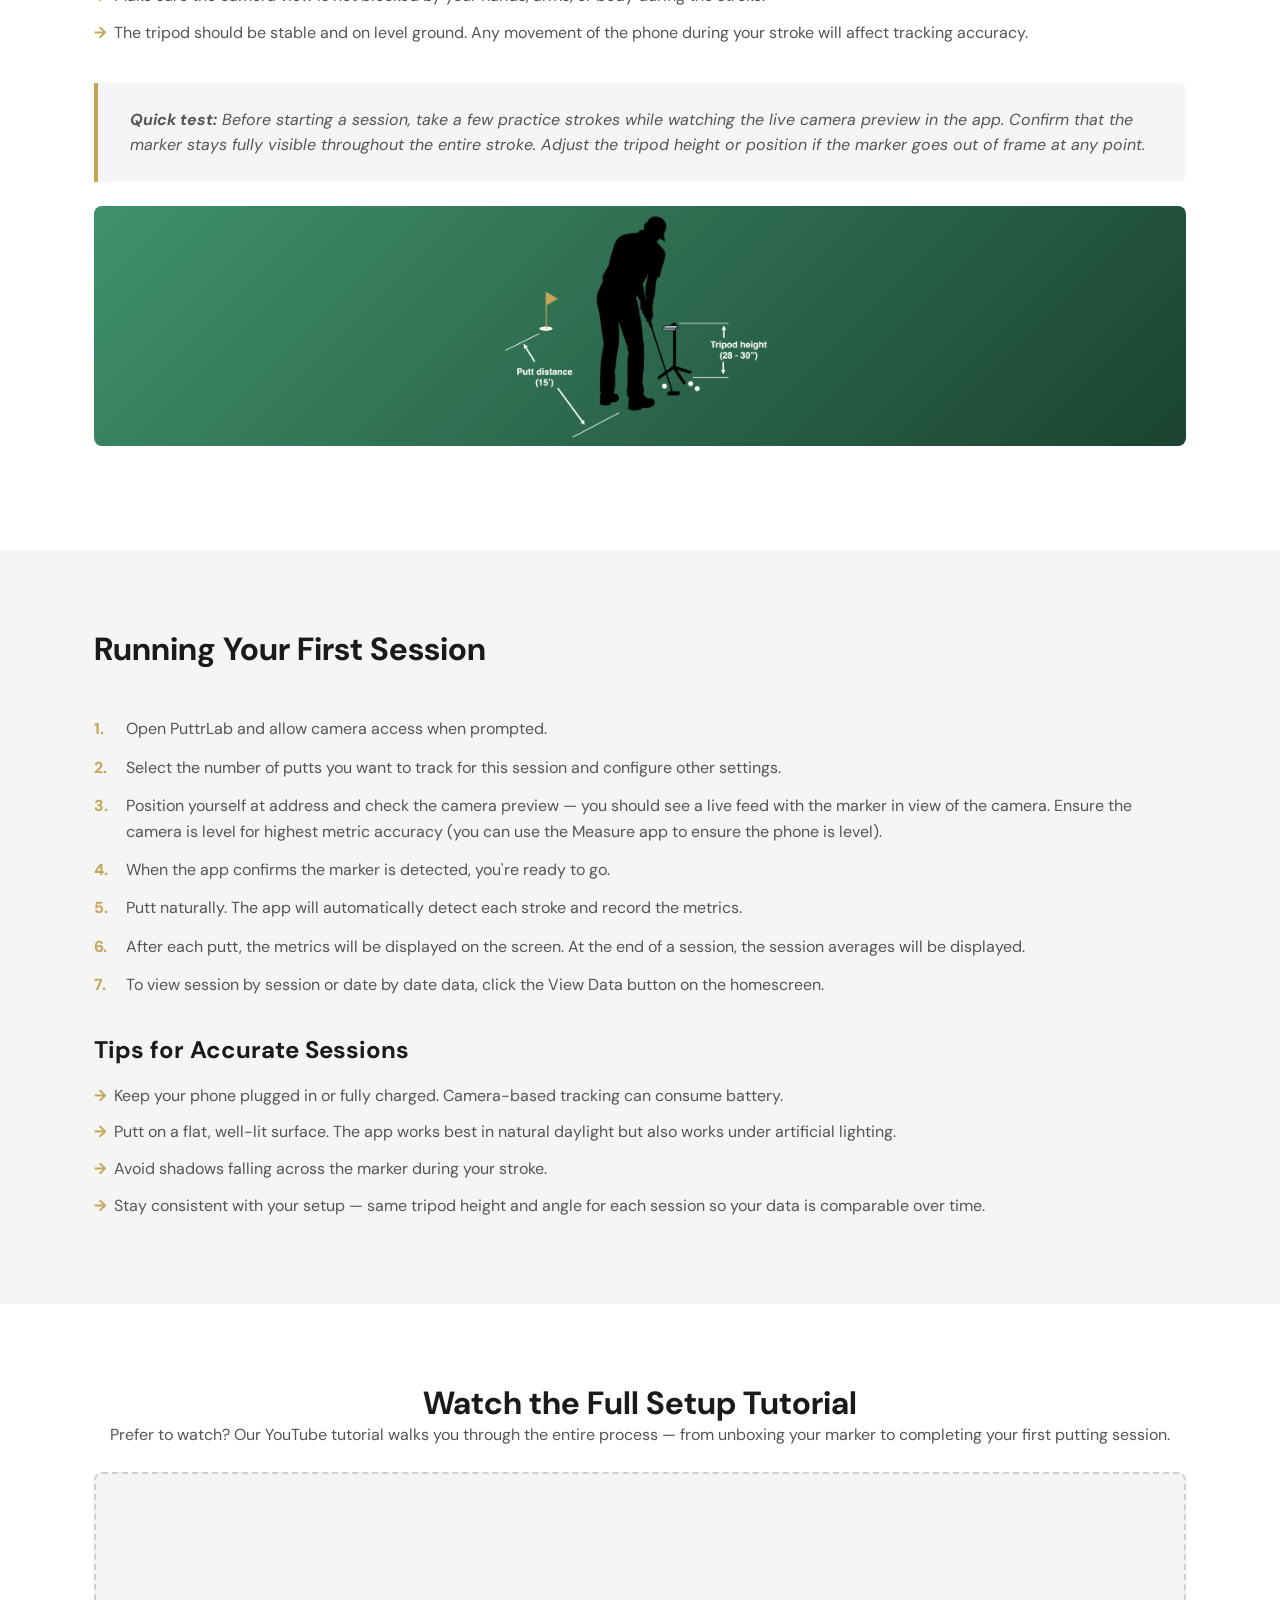
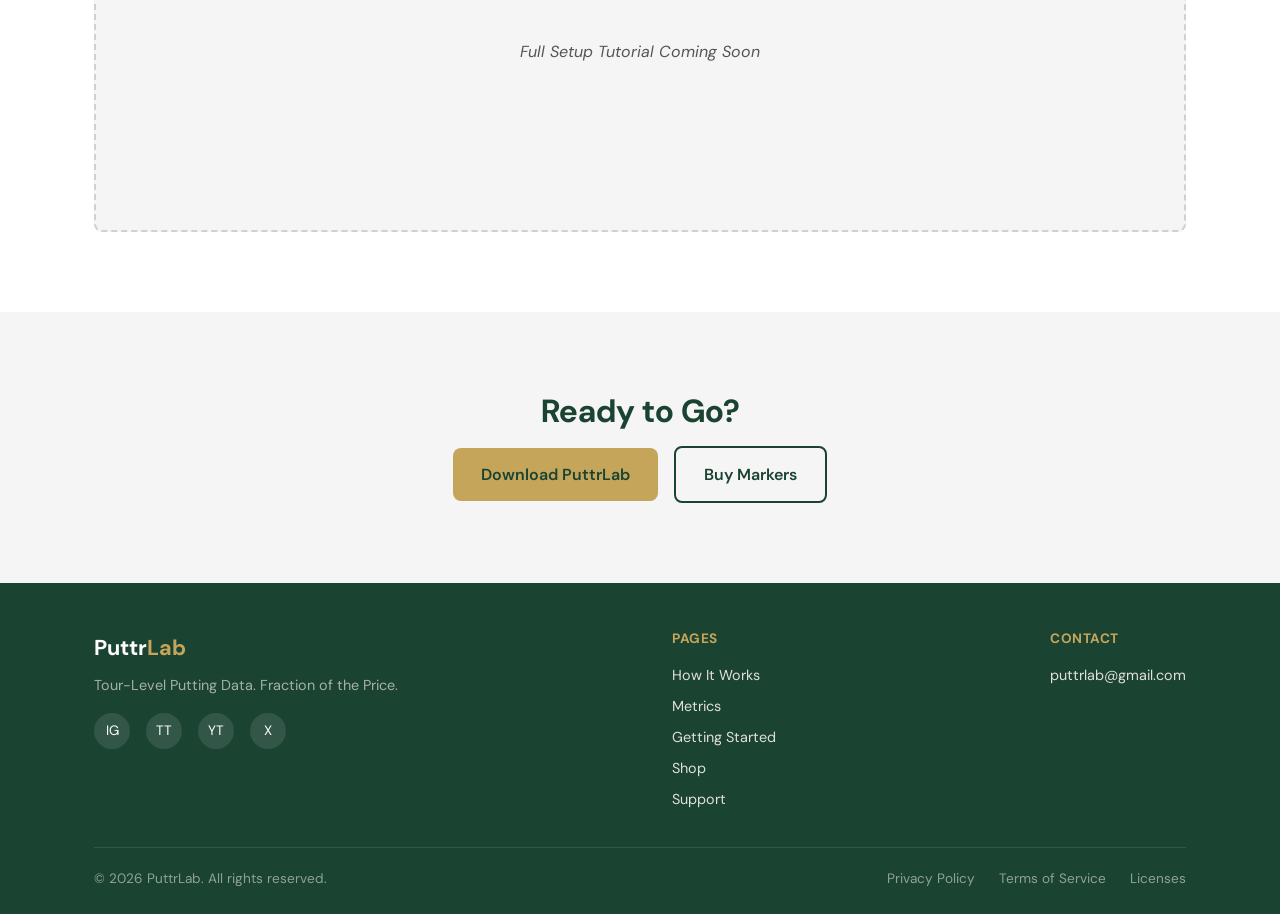
==== commit 128f384e: "updated website pages" ====
--- a/getting-started.html
+++ b/getting-started.html
@@ -83,13 +83,15 @@
       <br>
       <p>The marker attaches to the top of your putter head — the flat surface you see when you look down at address. It works with both blade and mallet style putters. The black dot must be closest to the putter face or metrics will be inaccurate.</p>
 
-      <div class="img-placeholder">Photos: Correct marker orientation and placement on blade and mallet putters</div>
+      <div class="img-placeholder">
+        <img src="MarkerAttachmentsWithArrows.png" style="width:800px">
+      </div>
 
       <h3 style="margin-top: 2rem;">For Pre-Made Markers</h3>
       <p>Peel the backing off the double-sided tape and press the marker firmly onto the top of your putter head. Make sure it sits flat with no bubbles or lifted edges. The marker can be repositioned if needed but works best when firmly adhered.</p>
 
       <h3 style="margin-top: 1.5rem;">For DIY Markers</h3>
-      <p>Print the marker PDF on pure white cardstock. Or print on regular paper and secure it to a piee of thin cardboard. Cut out the marker precisely along the border — the white border around the black pattern is part of the marker and must be included. Apply a piece of double-sided tape to the back, then press it onto your putter head. The tab at the bottom is intended for blade style putters and can be cut off if it's not needed.</p>
+      <p>Print the marker PDF on pure white cardstock or print on regular paper and secure it to a piece of thin cardboard.  The printing quality must be high for the tracking to work effectively (no smudges, streaks, lines, fading, etc.). Cut out the marker precisely along the thin black line — the white border around the black pattern is part of the marker and must be included. Apply a piece of double-sided tape to the back, then press it onto your putter head. The tab at the bottom is intended for blade style putters and can be cut off if it's not needed.</p>
 
       <h3 style="margin-top: 1.5rem;">Tips for Best Results</h3>
       <ul class="tips-list">
@@ -165,7 +167,7 @@
     <div class="container text-center">
       <h2>Watch the Full Setup Tutorial</h2>
       <p style="color: var(--text-muted);">Prefer to watch? Our YouTube tutorial walks you through the entire process — from unboxing your marker to completing your first putting session.</p>
-      <div class="video-placeholder">Embedded YouTube Video — Full Setup Tutorial</div>
+      <div class="video-placeholder">Full Setup Tutorial Coming Soon</div>
     </div>
   </section>
 
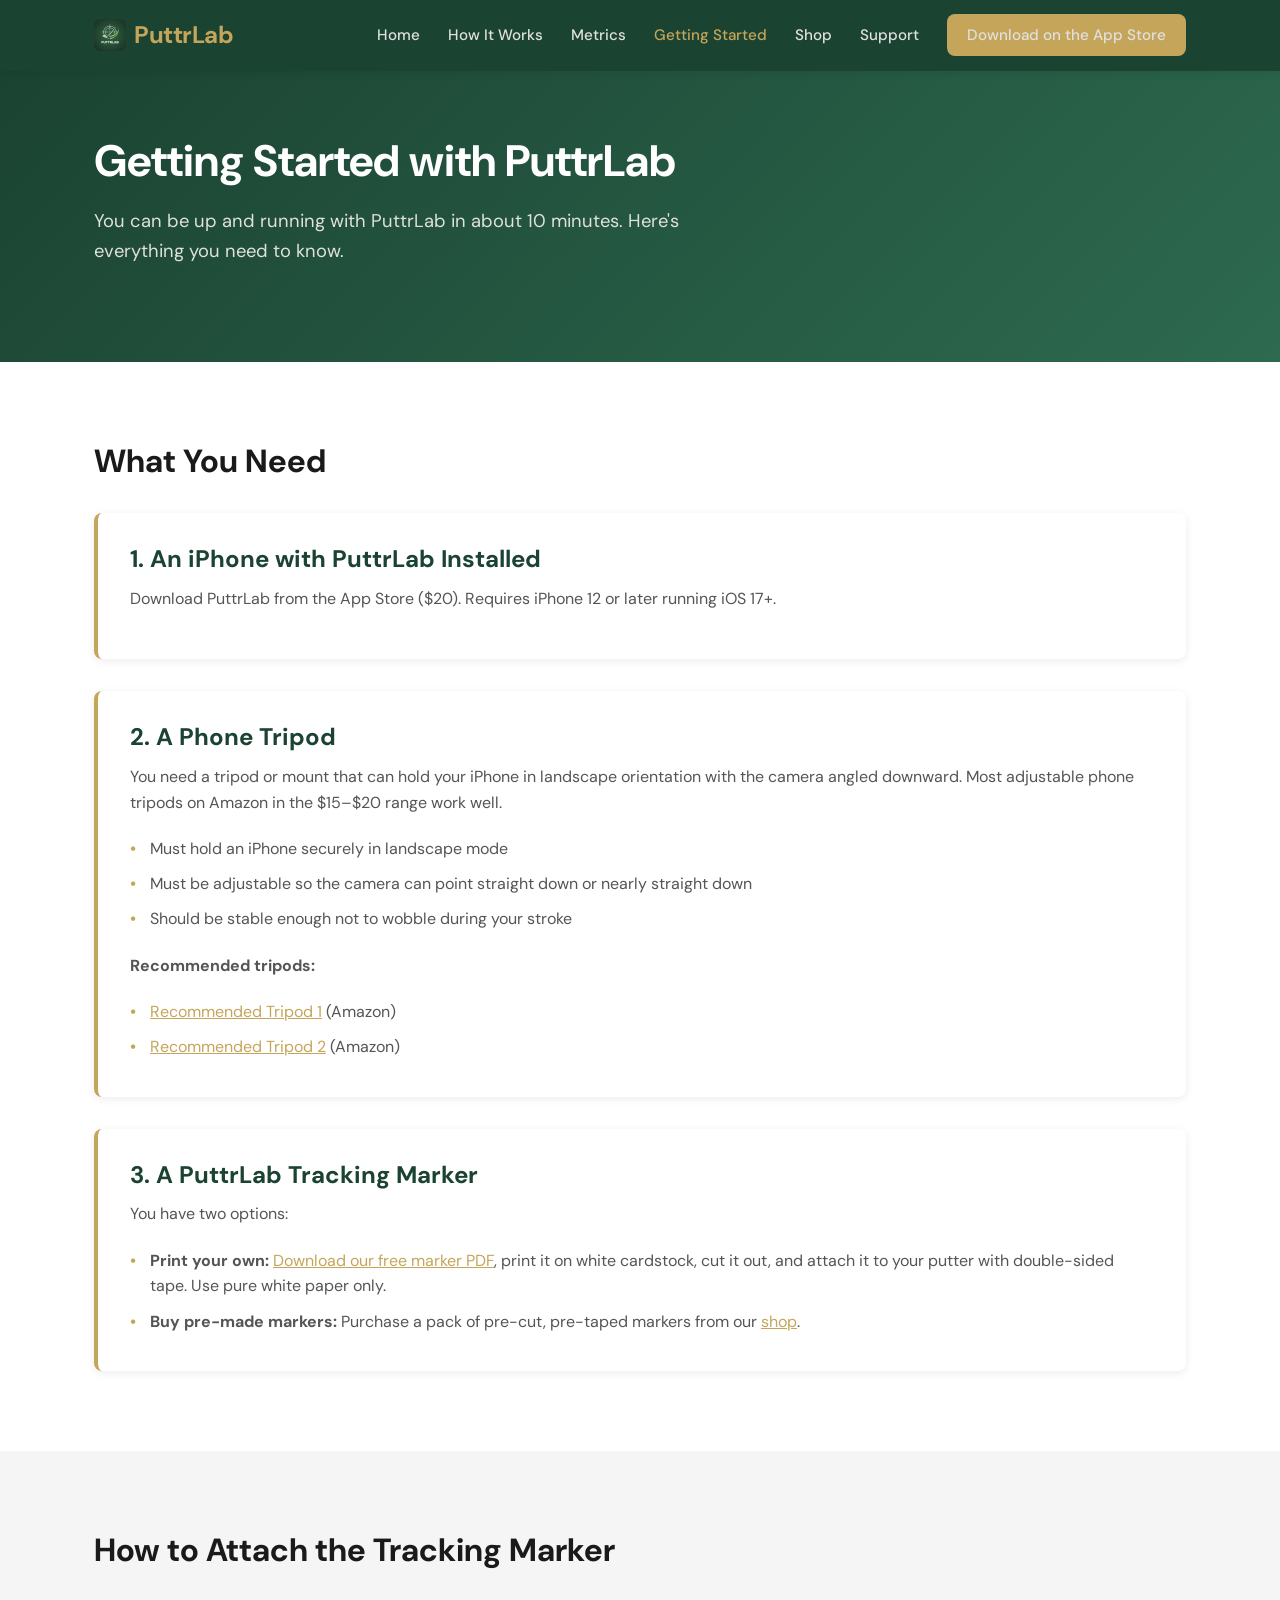
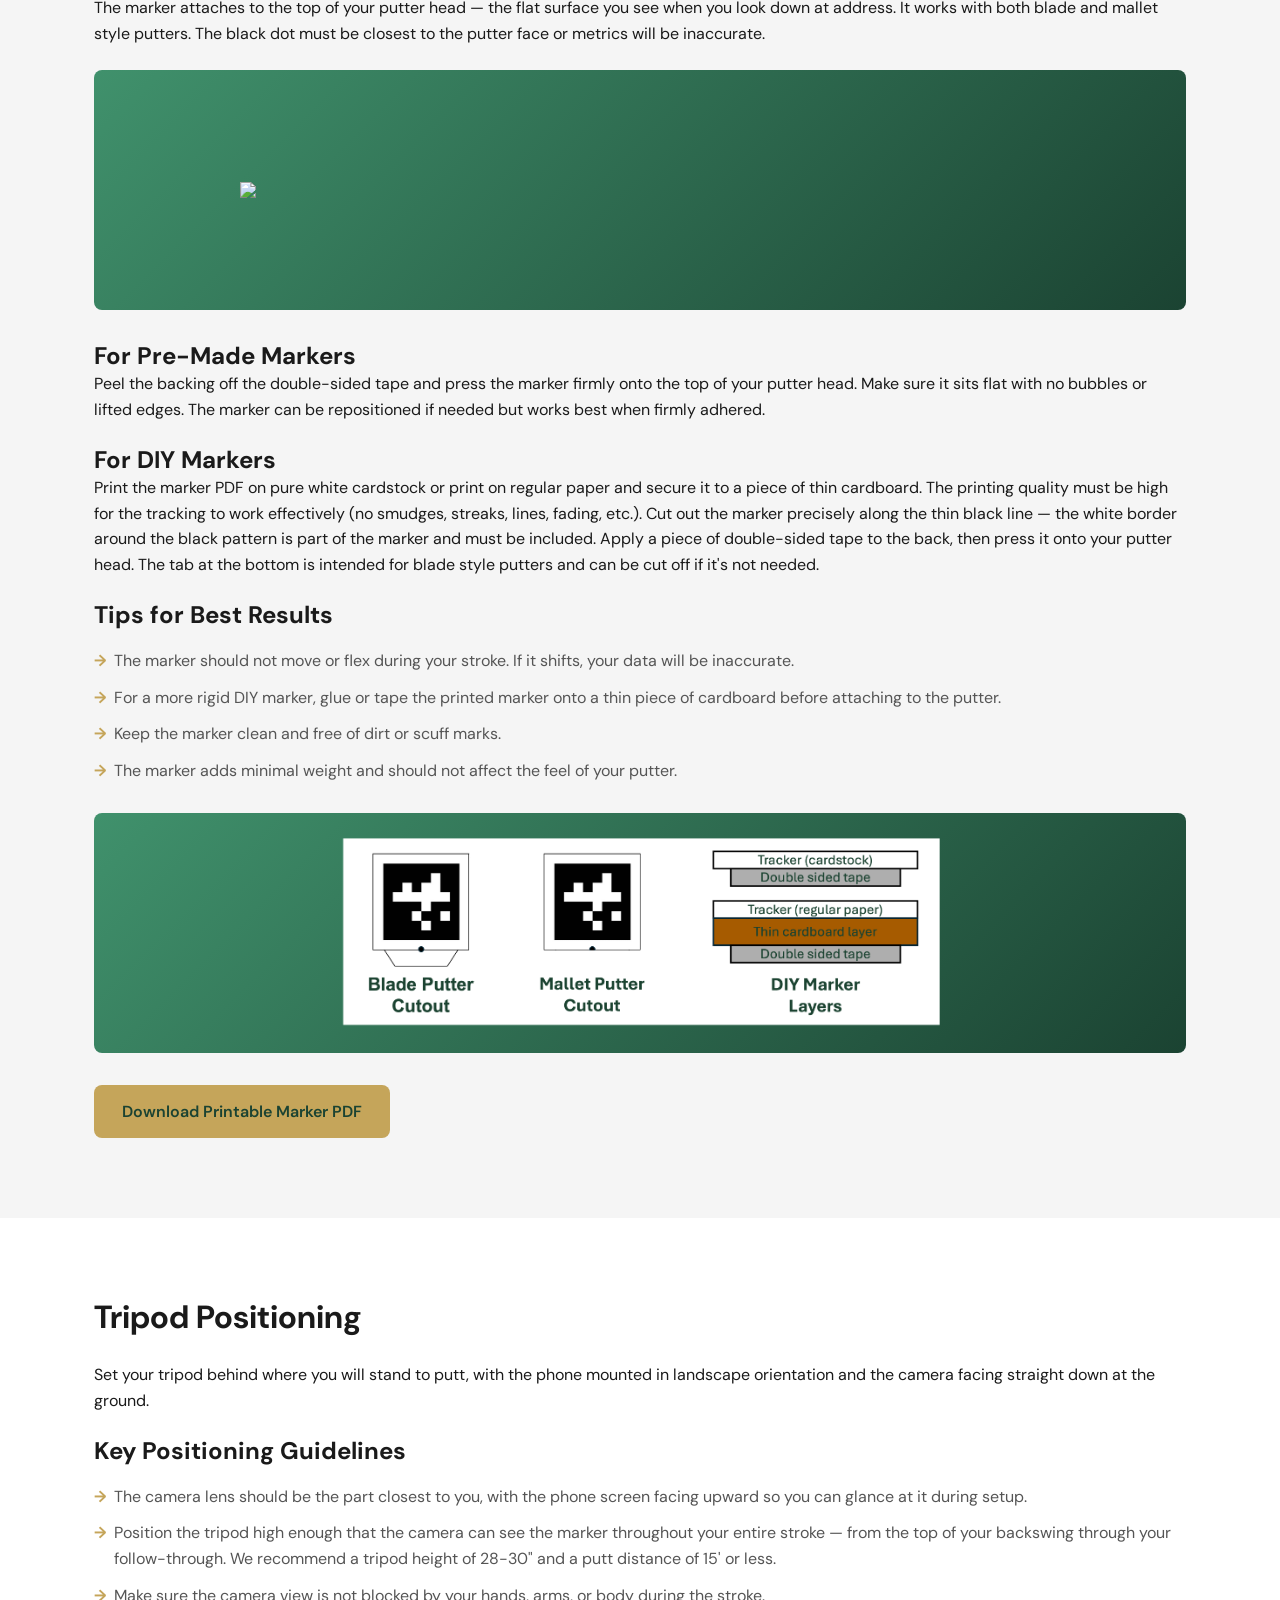
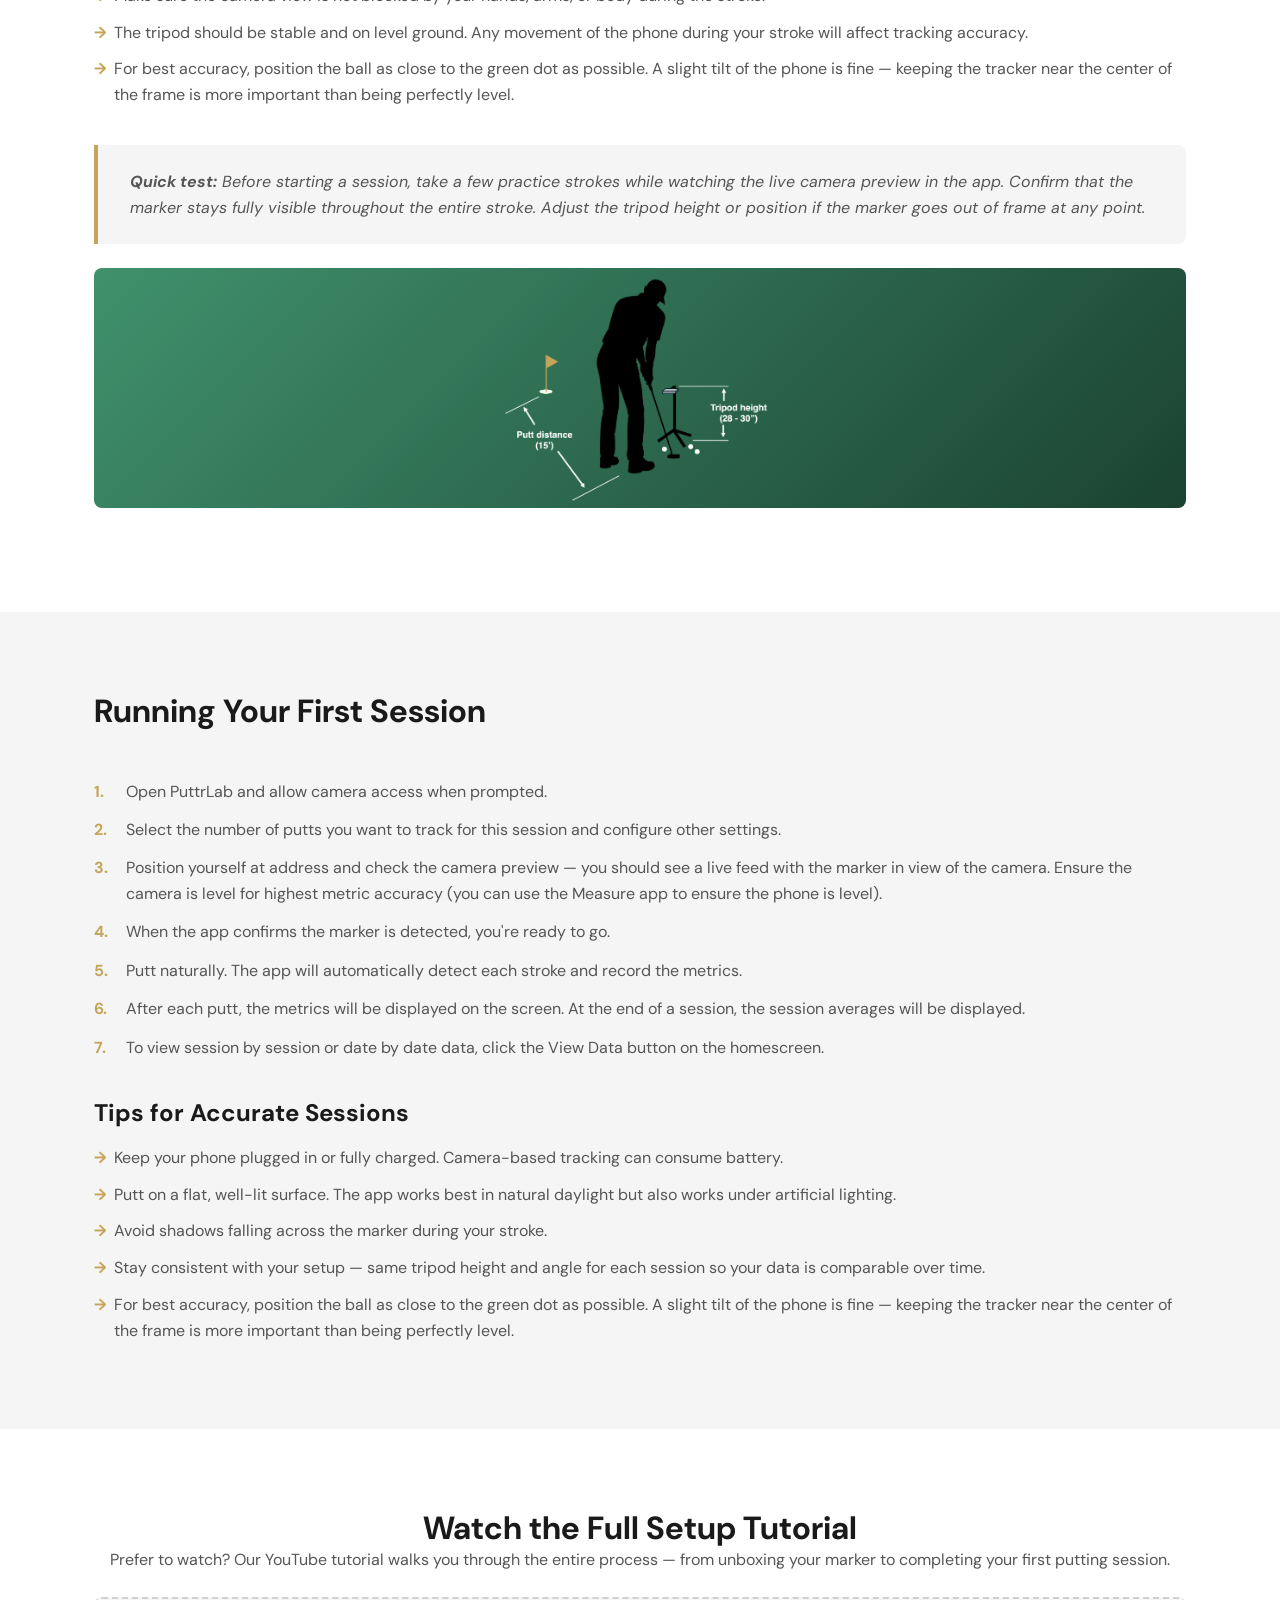
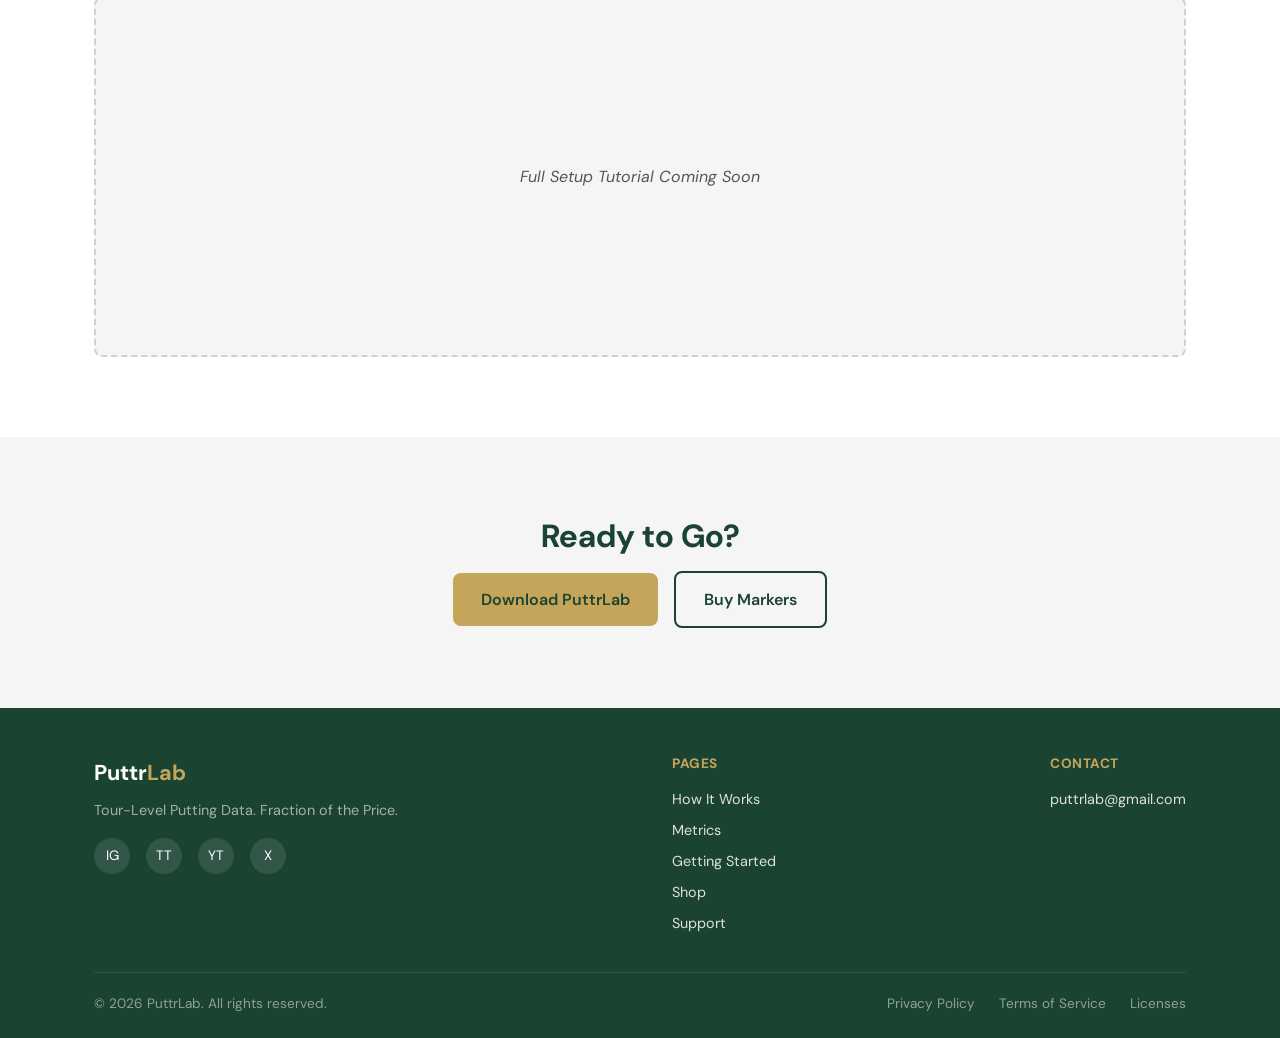
==== commit 494bae5f: "update hints for best accuracy" ====
--- a/getting-started.html
+++ b/getting-started.html
@@ -125,6 +125,7 @@
         <li>Position the tripod high enough that the camera can see the marker throughout your entire stroke — from the top of your backswing through your follow-through. We recommend a tripod height of 28-30" and a putt distance of 15' or less.</li>
         <li>Make sure the camera view is not blocked by your hands, arms, or body during the stroke.</li>
         <li>The tripod should be stable and on level ground. Any movement of the phone during your stroke will affect tracking accuracy.</li>
+        <li>For best accuracy, position the ball as close to the green dot as possible. A slight tilt of the phone is fine — keeping the tracker near the center of the frame is more important than being perfectly level.</li>
       </ul>
 
       <div class="callout" style="margin-top: 2rem;">
@@ -158,6 +159,7 @@
         <li>Putt on a flat, well-lit surface. The app works best in natural daylight but also works under artificial lighting.</li>
         <li>Avoid shadows falling across the marker during your stroke.</li>
         <li>Stay consistent with your setup — same tripod height and angle for each session so your data is comparable over time.</li>
+        <li>For best accuracy, position the ball as close to the green dot as possible. A slight tilt of the phone is fine — keeping the tracker near the center of the frame is more important than being perfectly level.</li>
       </ul>
     </div>
   </section>
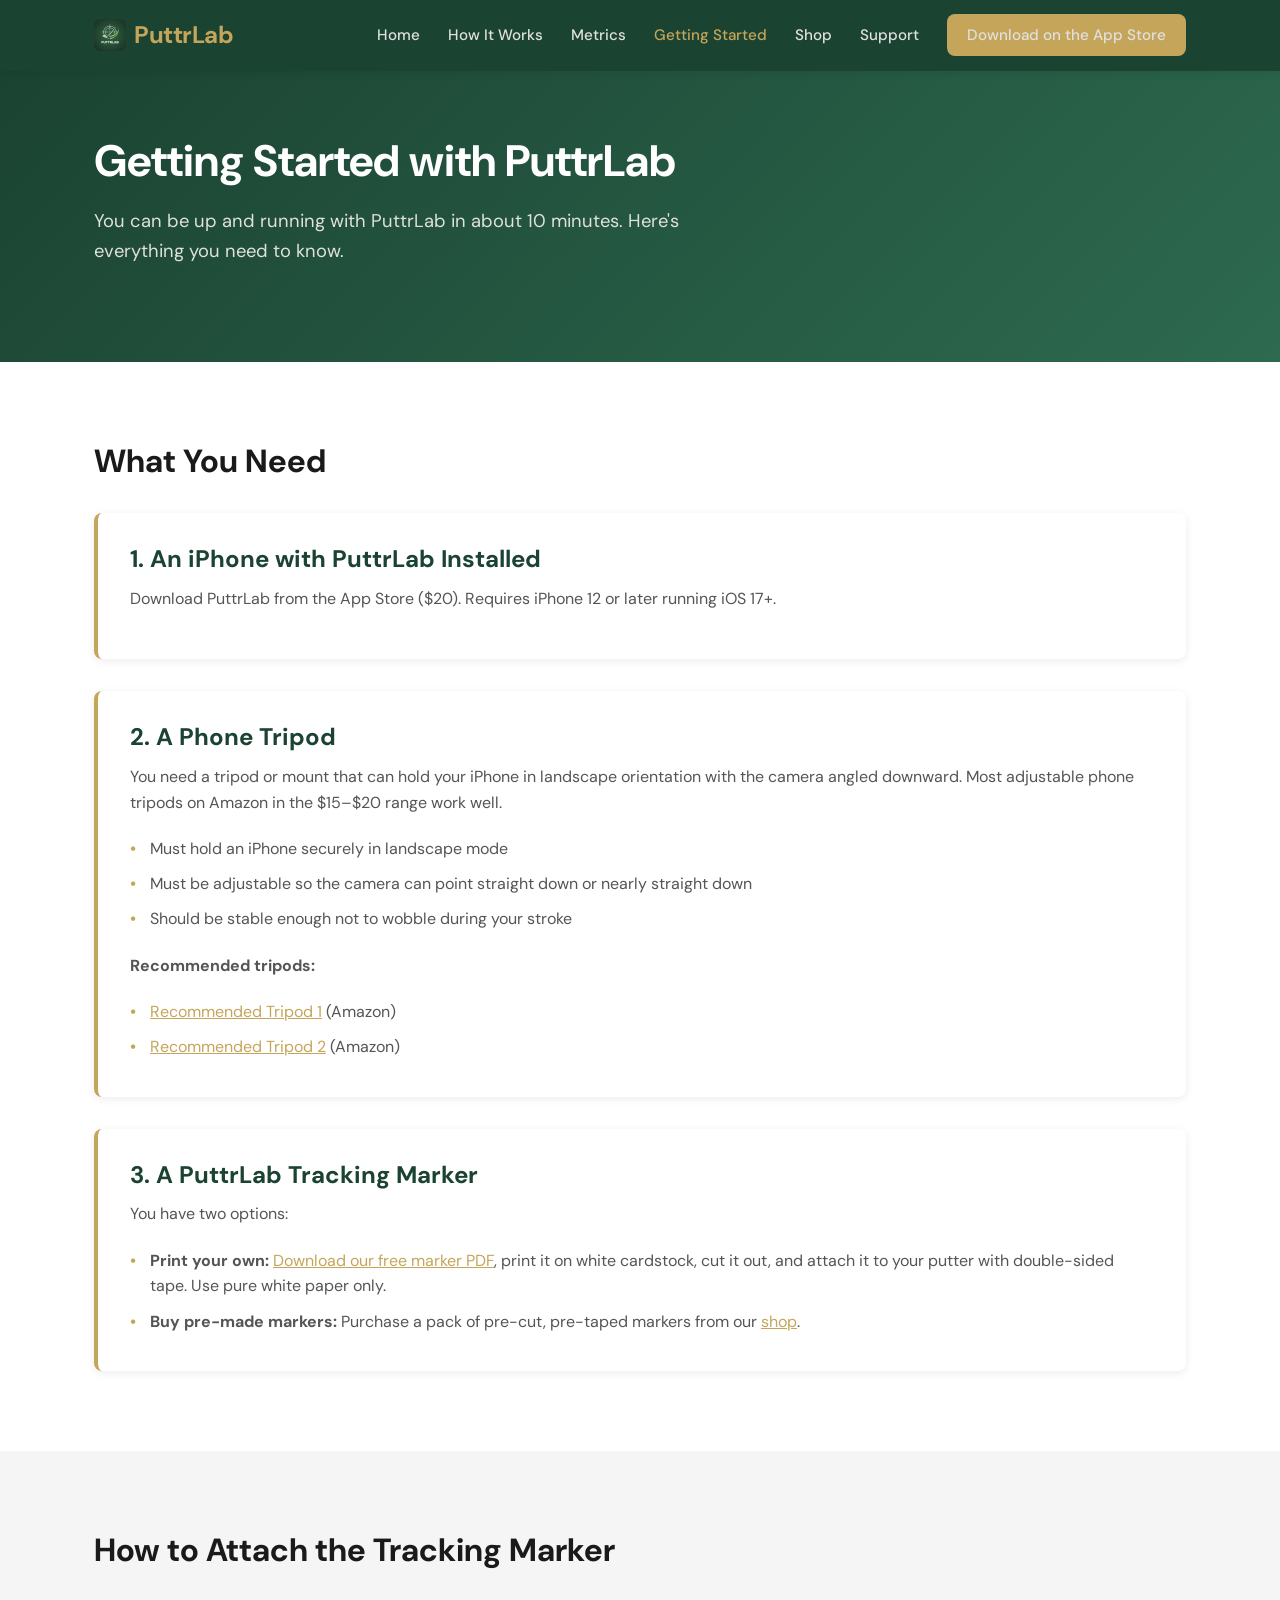
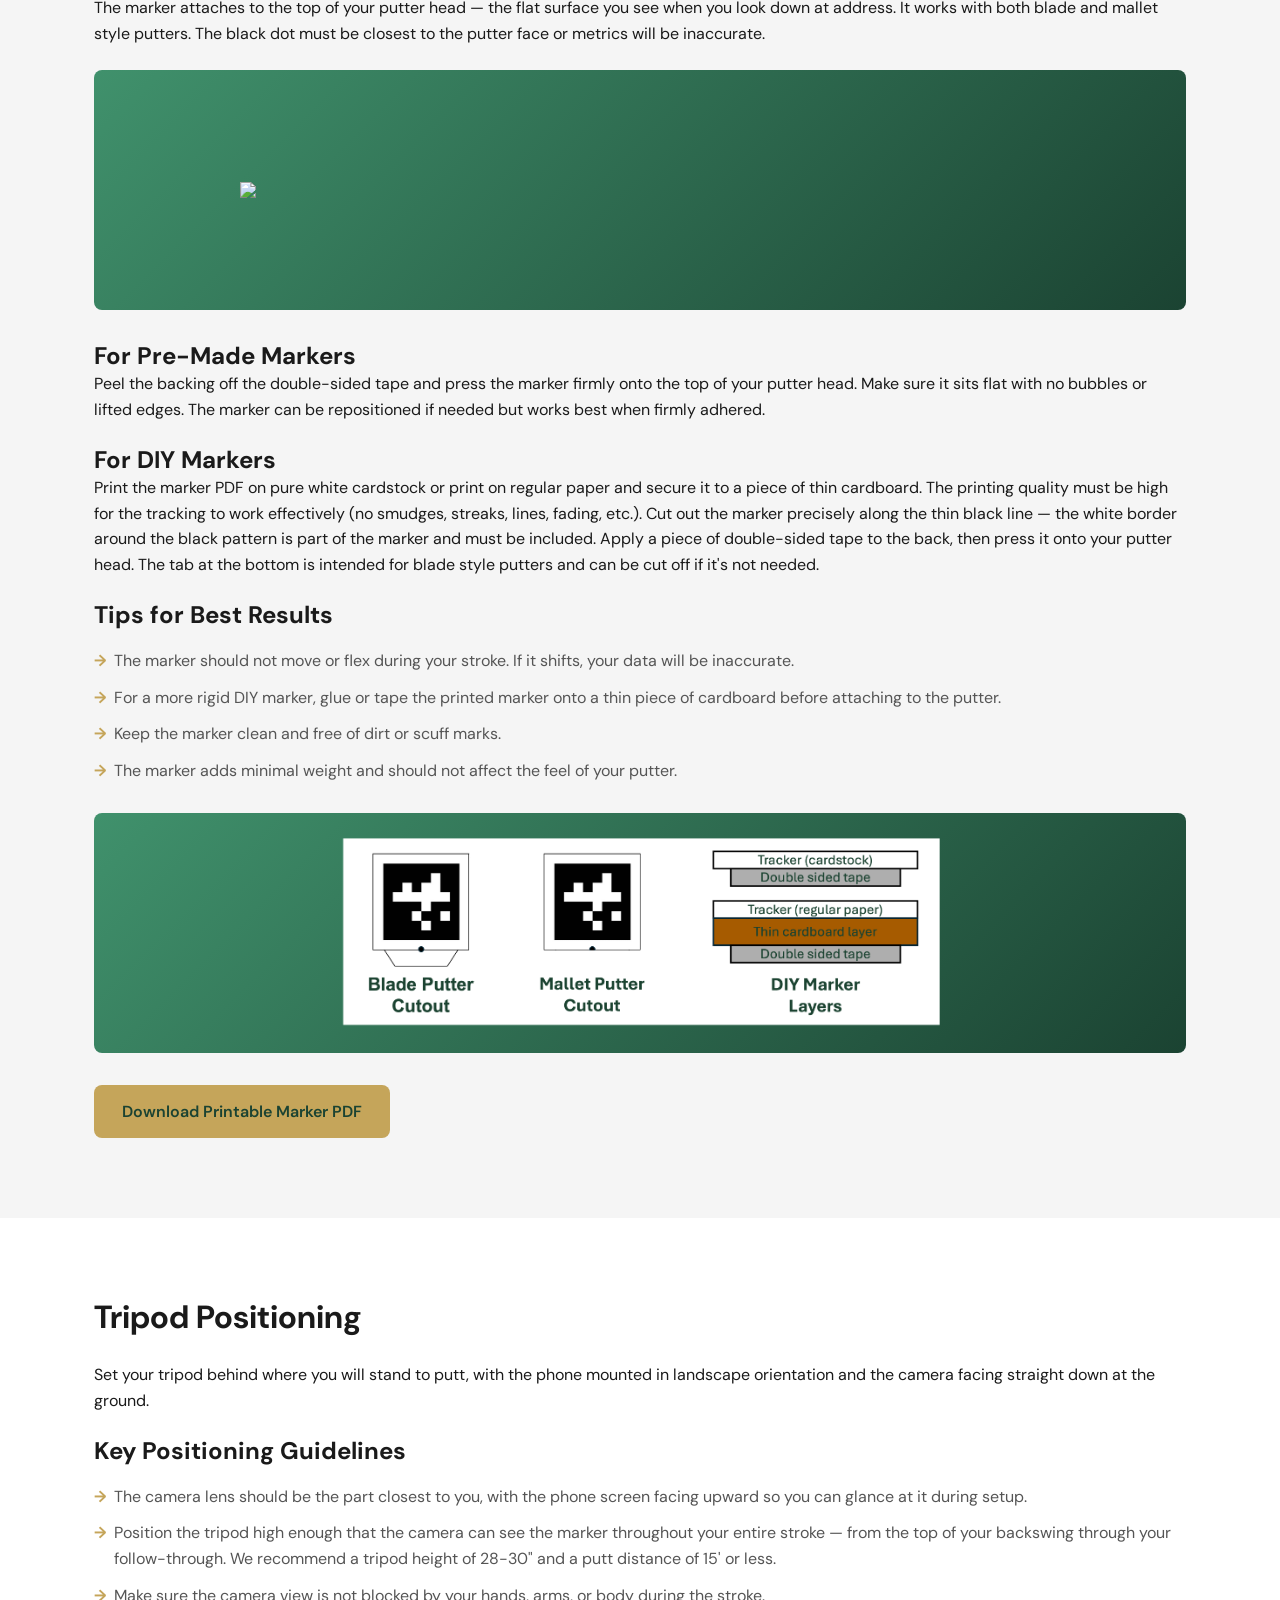
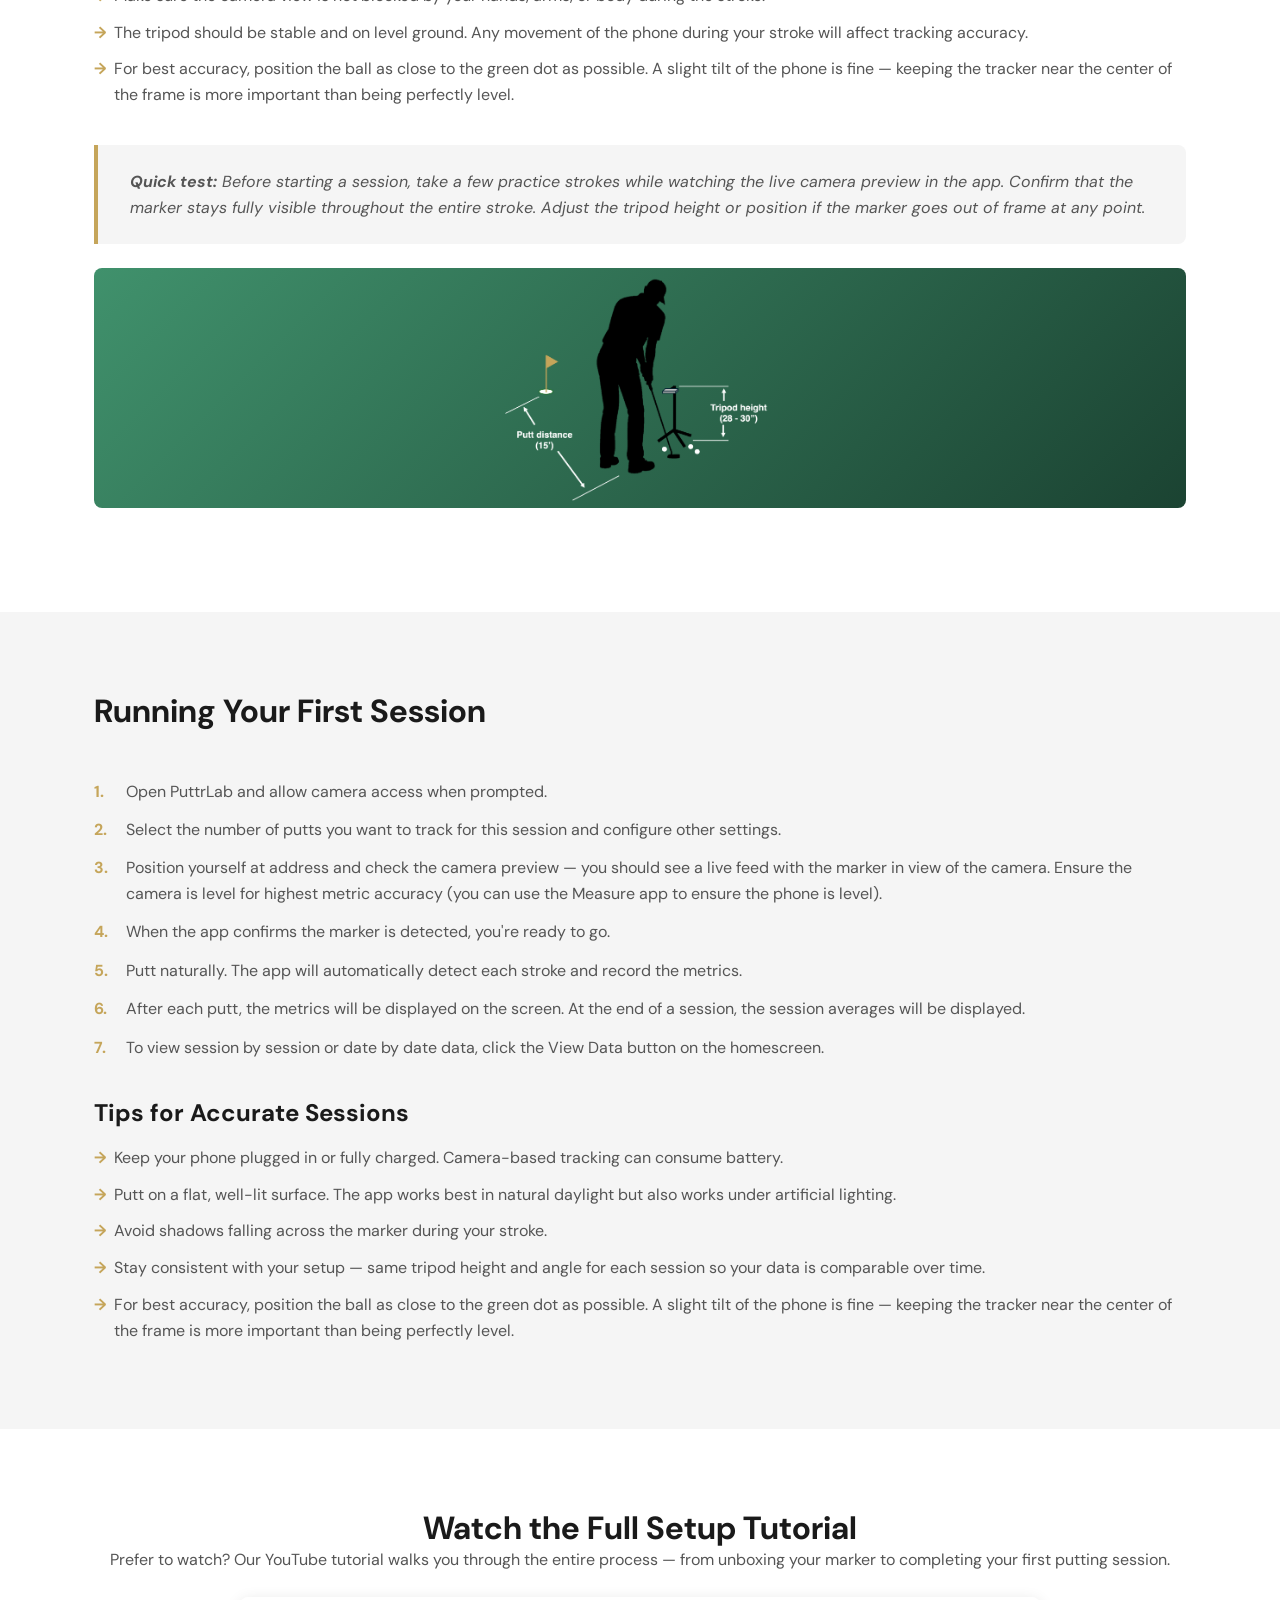
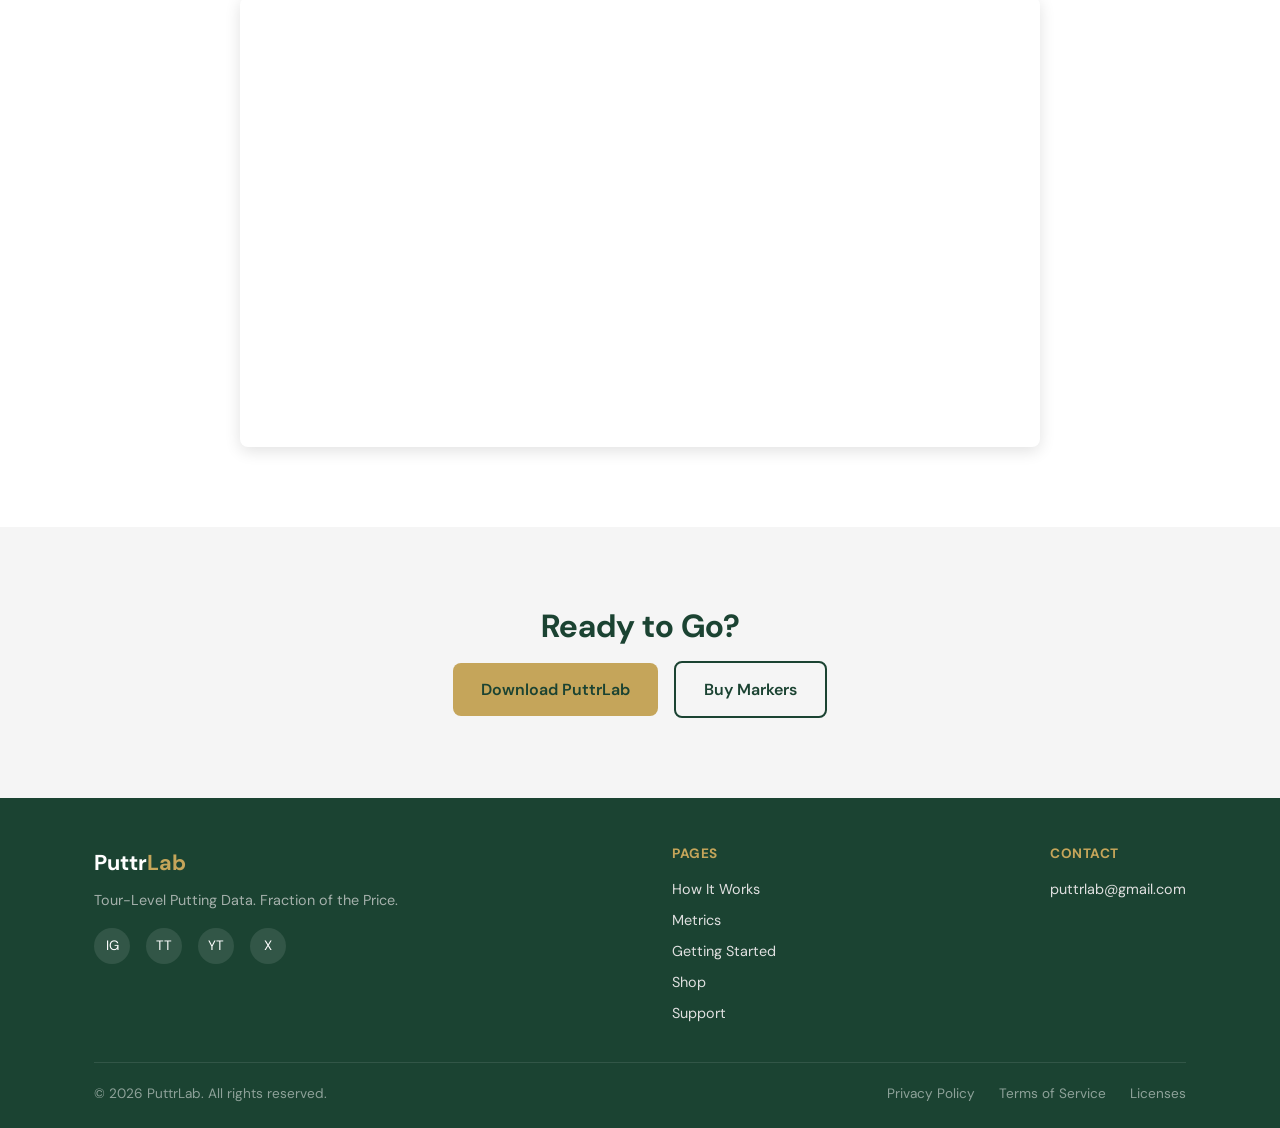
==== commit 66e44f2d: "Updated index and getting started" ====
--- a/getting-started.html
+++ b/getting-started.html
@@ -169,7 +169,9 @@
     <div class="container text-center">
       <h2>Watch the Full Setup Tutorial</h2>
       <p style="color: var(--text-muted);">Prefer to watch? Our YouTube tutorial walks you through the entire process — from unboxing your marker to completing your first putting session.</p>
-      <div class="video-placeholder">Full Setup Tutorial Coming Soon</div>
+      <div style="max-width: 800px; margin: 1.5rem auto 0; aspect-ratio: 16 / 9; border-radius: var(--radius); overflow: hidden; box-shadow: var(--shadow-md);">
+        <iframe src="https://www.youtube.com/embed/t-ApNaJtdsc" title="PuttrLab Setup Tutorial" frameborder="0" allow="accelerometer; autoplay; clipboard-write; encrypted-media; gyroscope; picture-in-picture; web-share" referrerpolicy="strict-origin-when-cross-origin" allowfullscreen style="width: 100%; height: 100%; border: 0; display: block;"></iframe>
+      </div>
     </div>
   </section>
 
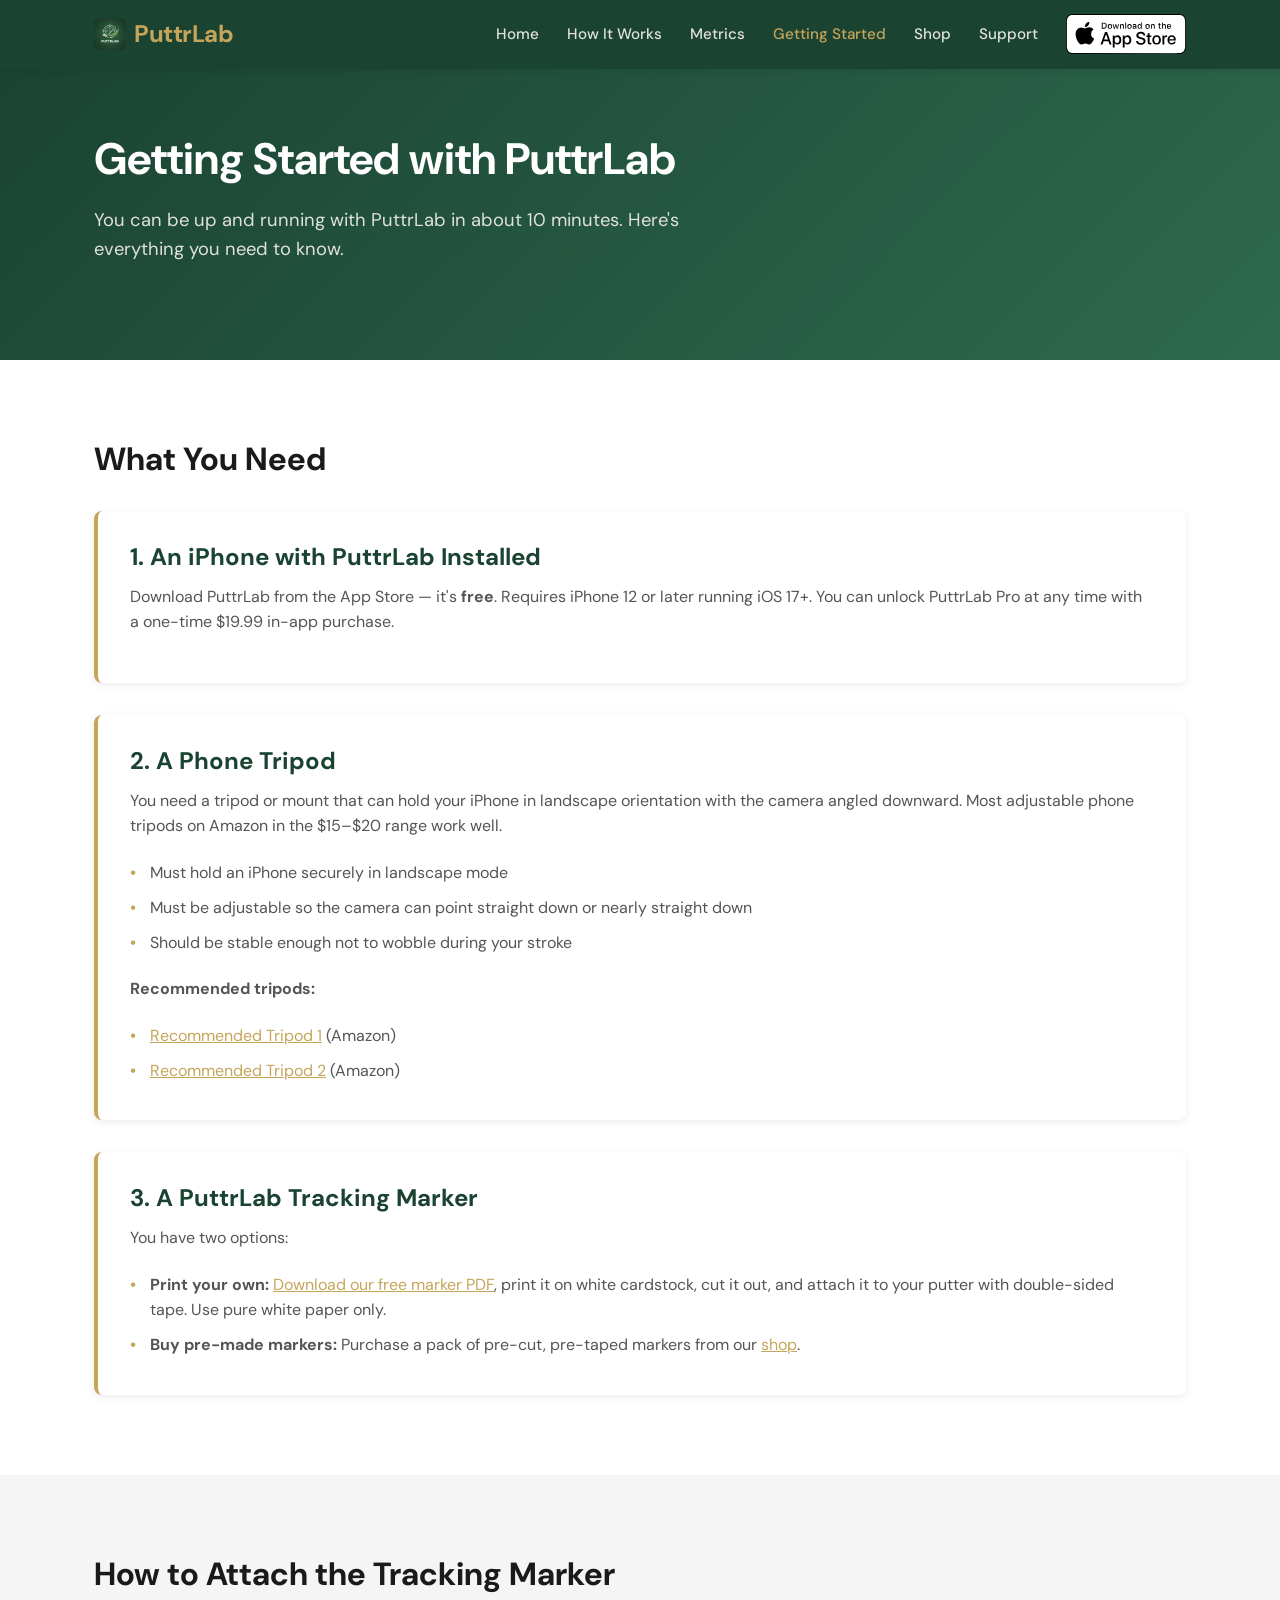
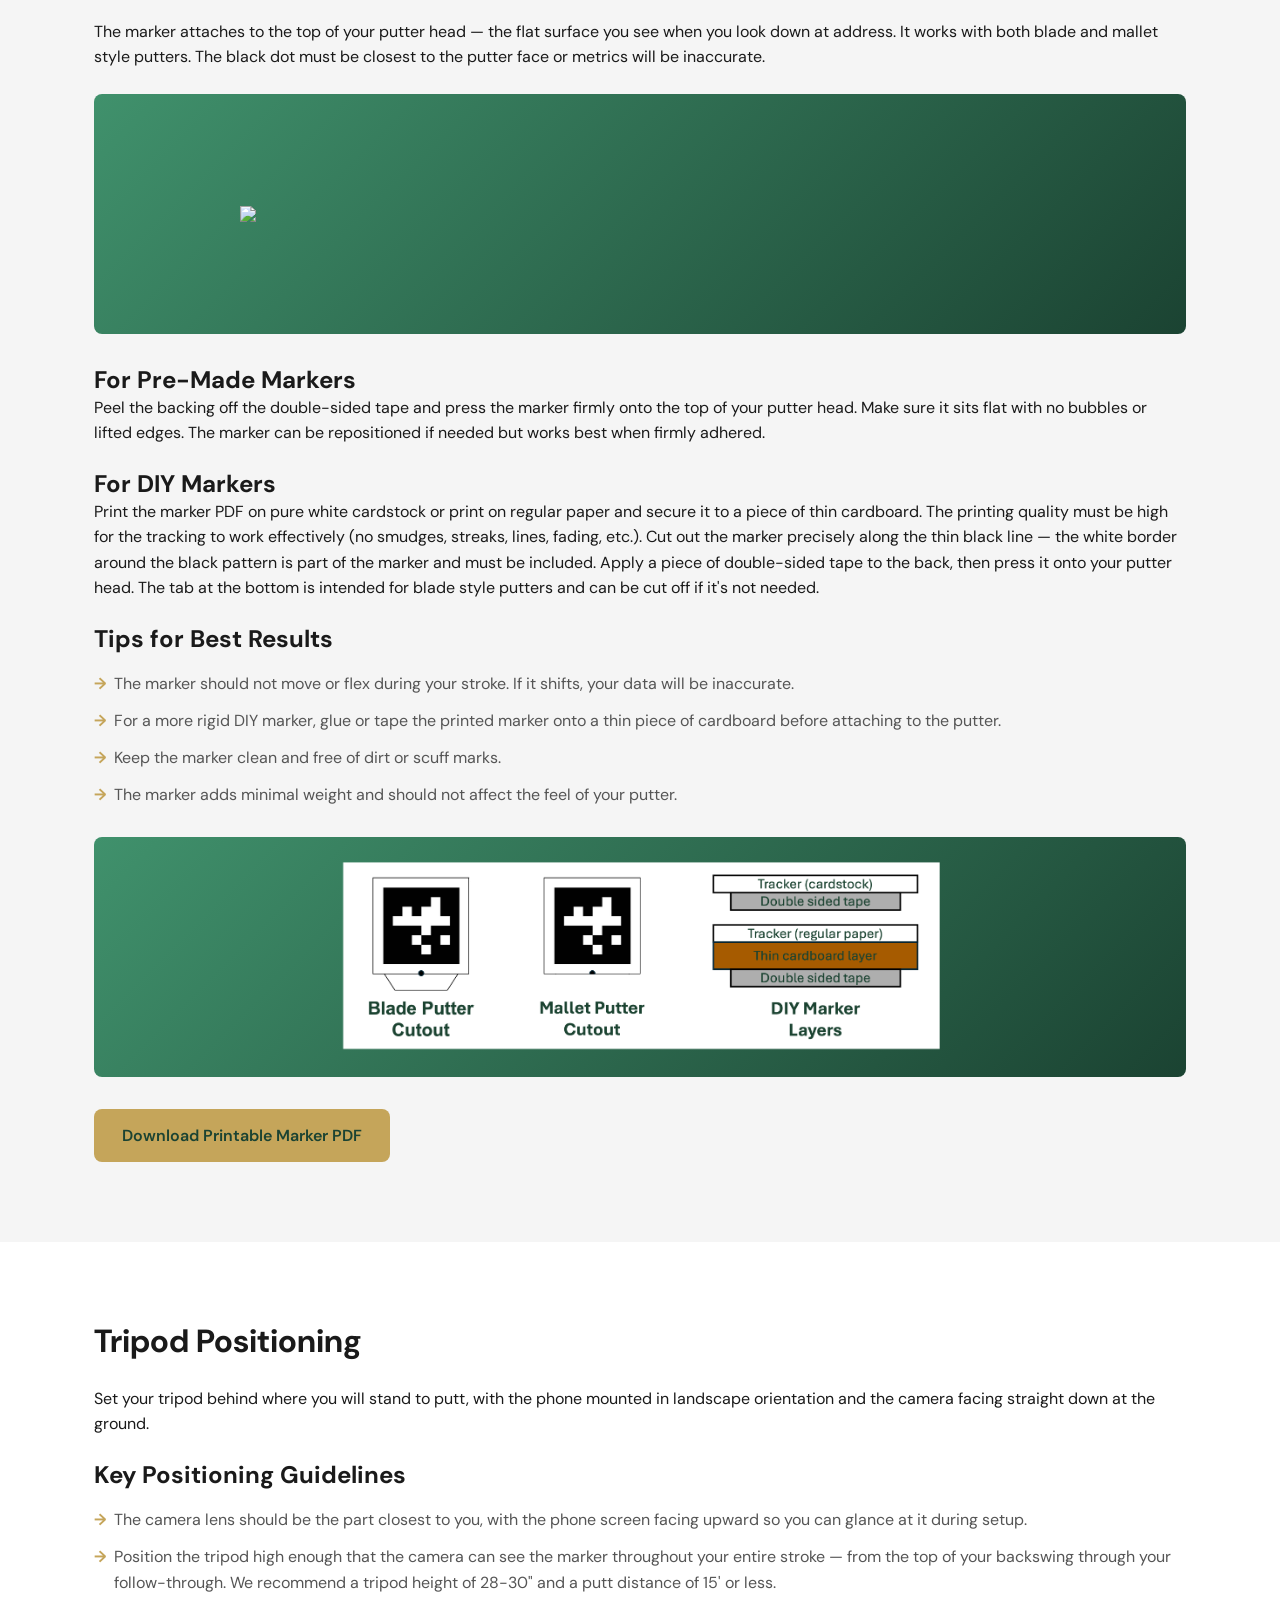
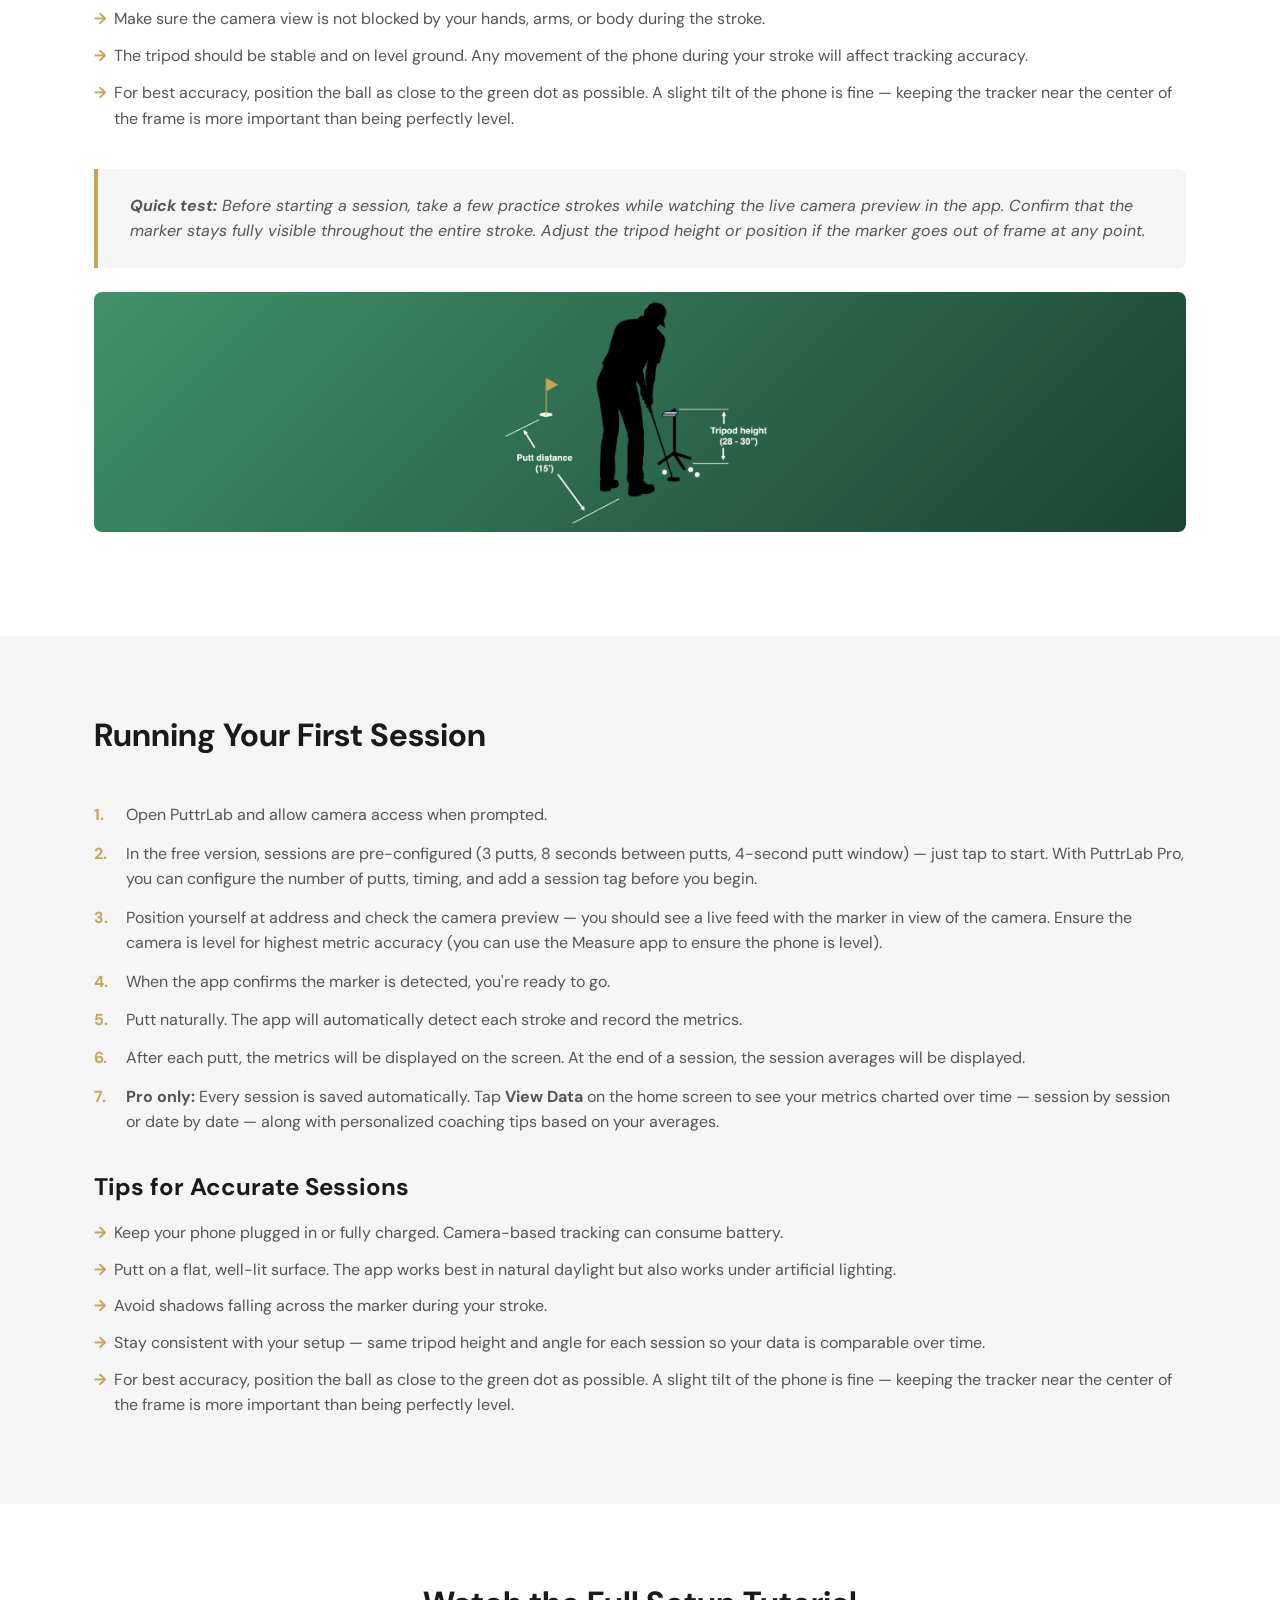
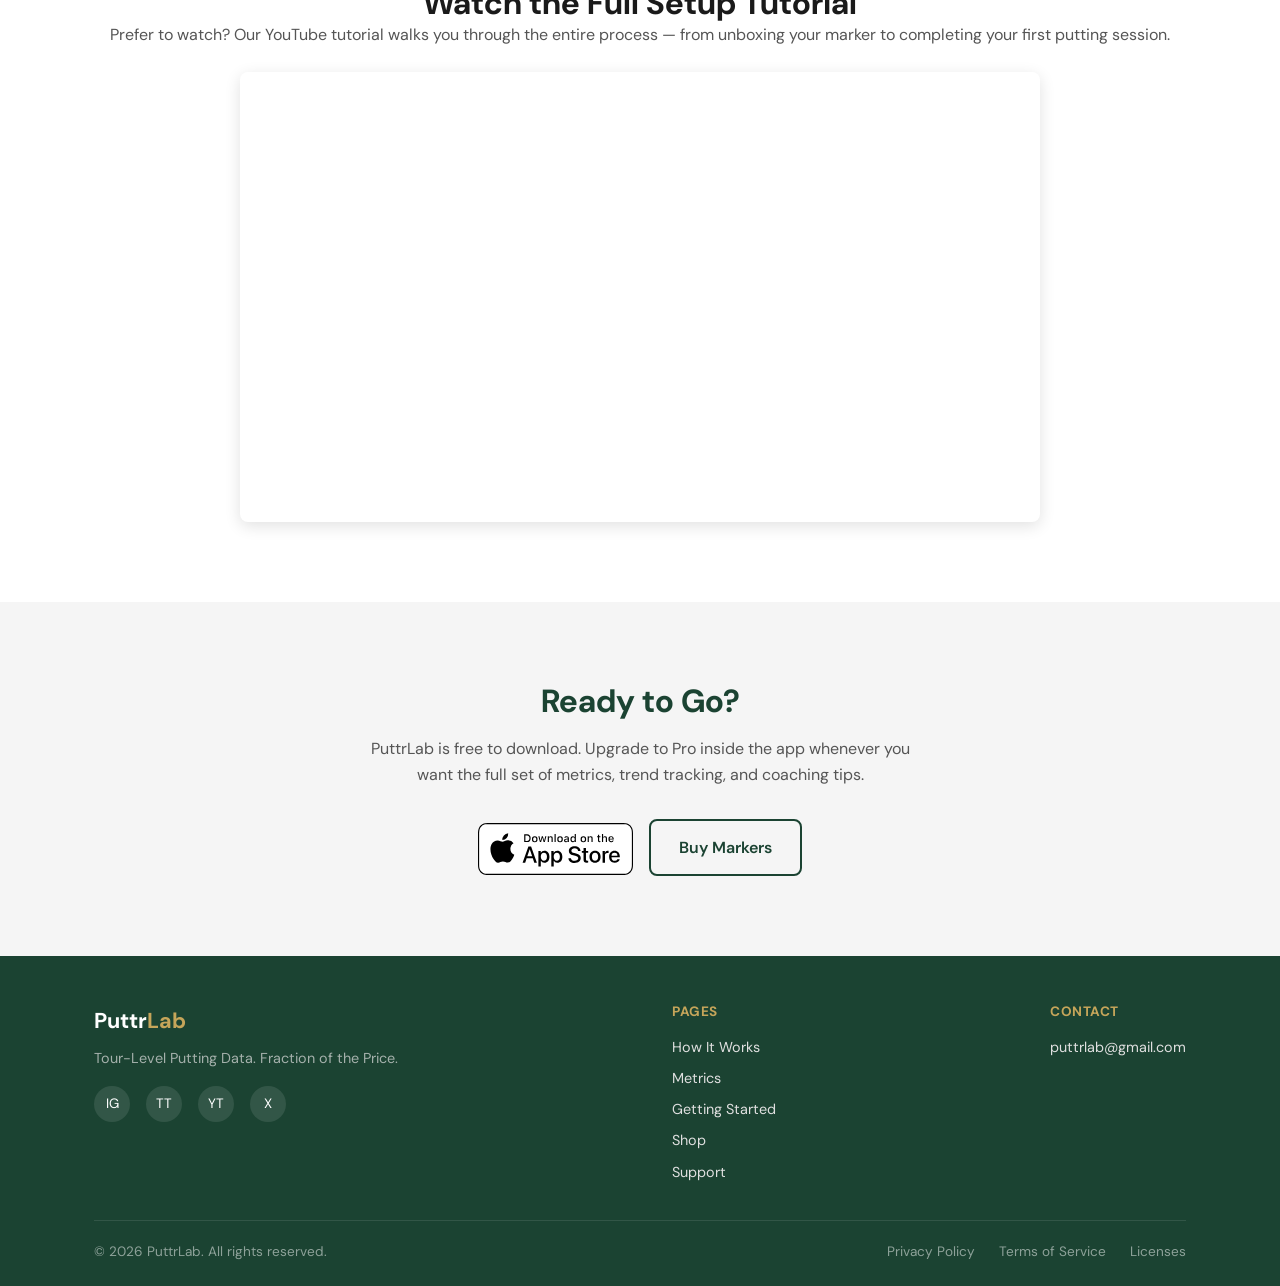
==== commit caa503f5: "updated several to new free/pro split" ====
--- a/getting-started.html
+++ b/getting-started.html
@@ -24,7 +24,7 @@
         <a href="getting-started.html" class="active">Getting Started</a>
         <a href="shop.html">Shop</a>
         <a href="support.html">Support</a>
-        <a href="#" class="btn btn--primary header__cta">Download on the App Store</a>
+        <a href="https://apps.apple.com/us/app/puttrlab/id6760943069" class="header__cta-badge" target="_blank" rel="noopener noreferrer"><img src="Download_on_the_App_Store_Badge_US-UK_RGB_wht_092917.svg" alt="Download on the App Store" style="height: 40px; display: block;"></a>
       </nav>
       <button class="hamburger" aria-label="Toggle navigation">
         <span></span><span></span><span></span>
@@ -47,7 +47,7 @@
       <div class="checklist">
         <div class="checklist__item">
           <h3>1. An iPhone with PuttrLab Installed</h3>
-          <p>Download PuttrLab from the App Store ($20). Requires iPhone 12 or later running iOS 17+.</p>
+          <p>Download PuttrLab from the App Store — it's <strong>free</strong>. Requires iPhone 12 or later running iOS 17+. You can unlock PuttrLab Pro at any time with a one-time $19.99 in-app purchase.</p>
         </div>
         <div class="checklist__item">
           <h3>2. A Phone Tripod</h3>
@@ -145,12 +145,12 @@
       <br>
       <ol class="ordered-steps">
         <li>Open PuttrLab and allow camera access when prompted.</li>
-        <li>Select the number of putts you want to track for this session and configure other settings.</li>
+        <li>In the free version, sessions are pre-configured (3 putts, 8 seconds between putts, 4-second putt window) — just tap to start. With PuttrLab Pro, you can configure the number of putts, timing, and add a session tag before you begin.</li>
         <li>Position yourself at address and check the camera preview — you should see a live feed with the marker in view of the camera. Ensure the camera is level for highest metric accuracy (you can use the Measure app to ensure the phone is level).</li>
         <li>When the app confirms the marker is detected, you're ready to go.</li>
         <li>Putt naturally. The app will automatically detect each stroke and record the metrics.</li>
-        <li>After each putt, the metrics will be displayed on the screen. At the end of a session, the session averages will be displayed.
-        <li>To view session by session or date by date data, click the View Data button on the homescreen.</li>
+        <li>After each putt, the metrics will be displayed on the screen. At the end of a session, the session averages will be displayed.</li>
+        <li><strong>Pro only:</strong> Every session is saved automatically. Tap <strong>View Data</strong> on the home screen to see your metrics charted over time — session by session or date by date — along with personalized coaching tips based on your averages.</li>
       </ol>
 
       <h3 style="margin-top: 2rem;">Tips for Accurate Sessions</h3>
@@ -179,8 +179,9 @@
   <section class="cta-section section--alt">
     <div class="container">
       <h2>Ready to Go?</h2>
+      <p>PuttrLab is free to download. Upgrade to Pro inside the app whenever you want the full set of metrics, trend tracking, and coaching tips.</p>
       <div>
-        <a href="#" class="btn btn--primary">Download PuttrLab</a>
+        <a href="https://apps.apple.com/us/app/puttrlab/id6760943069" target="_blank" rel="noopener noreferrer" style="display: inline-block; vertical-align: middle; margin-right: 0.75rem;"><img src="Download_on_the_App_Store_Badge_US-UK_RGB_wht_092917.svg" alt="Download on the App Store" style="height: 52px; display: block;"></a>
         <a href="shop.html" class="btn btn--outline">Buy Markers</a>
       </div>
     </div>
--- a/styles.css
+++ b/styles.css
@@ -514,6 +514,120 @@
   object-fit: cover;
 }
 
+/* ===== TIER COMPARISON (Free vs Pro) ===== */
+.tier-grid {
+  display: grid;
+  grid-template-columns: repeat(2, 1fr);
+  gap: 2rem;
+  margin-top: 2.5rem;
+  align-items: stretch;
+}
+
+.tier {
+  background: var(--white);
+  border-radius: var(--radius);
+  padding: 2.25rem 2rem;
+  box-shadow: var(--shadow-sm);
+  border: 2px solid #E0E0E0;
+  display: flex;
+  flex-direction: column;
+  position: relative;
+  text-align: left;
+}
+
+.tier--pro {
+  border-color: var(--gold);
+  box-shadow: var(--shadow-md);
+}
+
+.tier__badge {
+  position: absolute;
+  top: -0.75rem;
+  right: 1.5rem;
+  background: var(--gold);
+  color: var(--green-dark);
+  font-size: 0.7rem;
+  font-weight: 700;
+  letter-spacing: 0.5px;
+  text-transform: uppercase;
+  padding: 0.3rem 0.65rem;
+  border-radius: 999px;
+}
+
+.tier__header h3 {
+  color: var(--green-dark);
+  font-size: 1.5rem;
+  margin-bottom: 0.35rem;
+}
+
+.tier__price {
+  font-size: 2rem;
+  font-weight: 700;
+  color: var(--gold);
+  margin-bottom: 0.25rem;
+  line-height: 1.1;
+}
+
+.tier__price-note {
+  color: var(--text-muted);
+  font-size: 0.9rem;
+  margin-bottom: 1.25rem;
+}
+
+.tier__subtitle {
+  color: var(--text-muted);
+  font-size: 0.95rem;
+  margin-bottom: 1.25rem;
+}
+
+.tier__features {
+  margin: 0 0 1.5rem;
+  flex: 1;
+}
+
+.tier__features li {
+  padding: 0.4rem 0 0.4rem 1.6rem;
+  position: relative;
+  color: var(--text-muted);
+  font-size: 0.95rem;
+}
+
+.tier__features li::before {
+  content: "✓";
+  position: absolute;
+  left: 0;
+  top: 0.4rem;
+  color: var(--gold);
+  font-weight: 700;
+}
+
+.tier__cta {
+  margin-top: auto;
+}
+
+/* ===== METRIC TIER TAGS ===== */
+.metric__tag {
+  display: inline-block;
+  font-size: 0.7rem;
+  font-weight: 700;
+  letter-spacing: 0.5px;
+  text-transform: uppercase;
+  padding: 0.25rem 0.6rem;
+  border-radius: 999px;
+  margin-left: 0.5rem;
+  vertical-align: middle;
+}
+
+.metric__tag--free {
+  background: var(--green-medium);
+  color: var(--white);
+}
+
+.metric__tag--pro {
+  background: var(--gold);
+  color: var(--green-dark);
+}
+
 /* ===== CHECKLIST ===== */
 .checklist {
   display: grid;
@@ -1060,6 +1174,10 @@
     grid-template-columns: 1fr;
   }
 
+  .tier-grid {
+    grid-template-columns: 1fr;
+  }
+
   .section {
     padding: 3.5rem 0;
   }
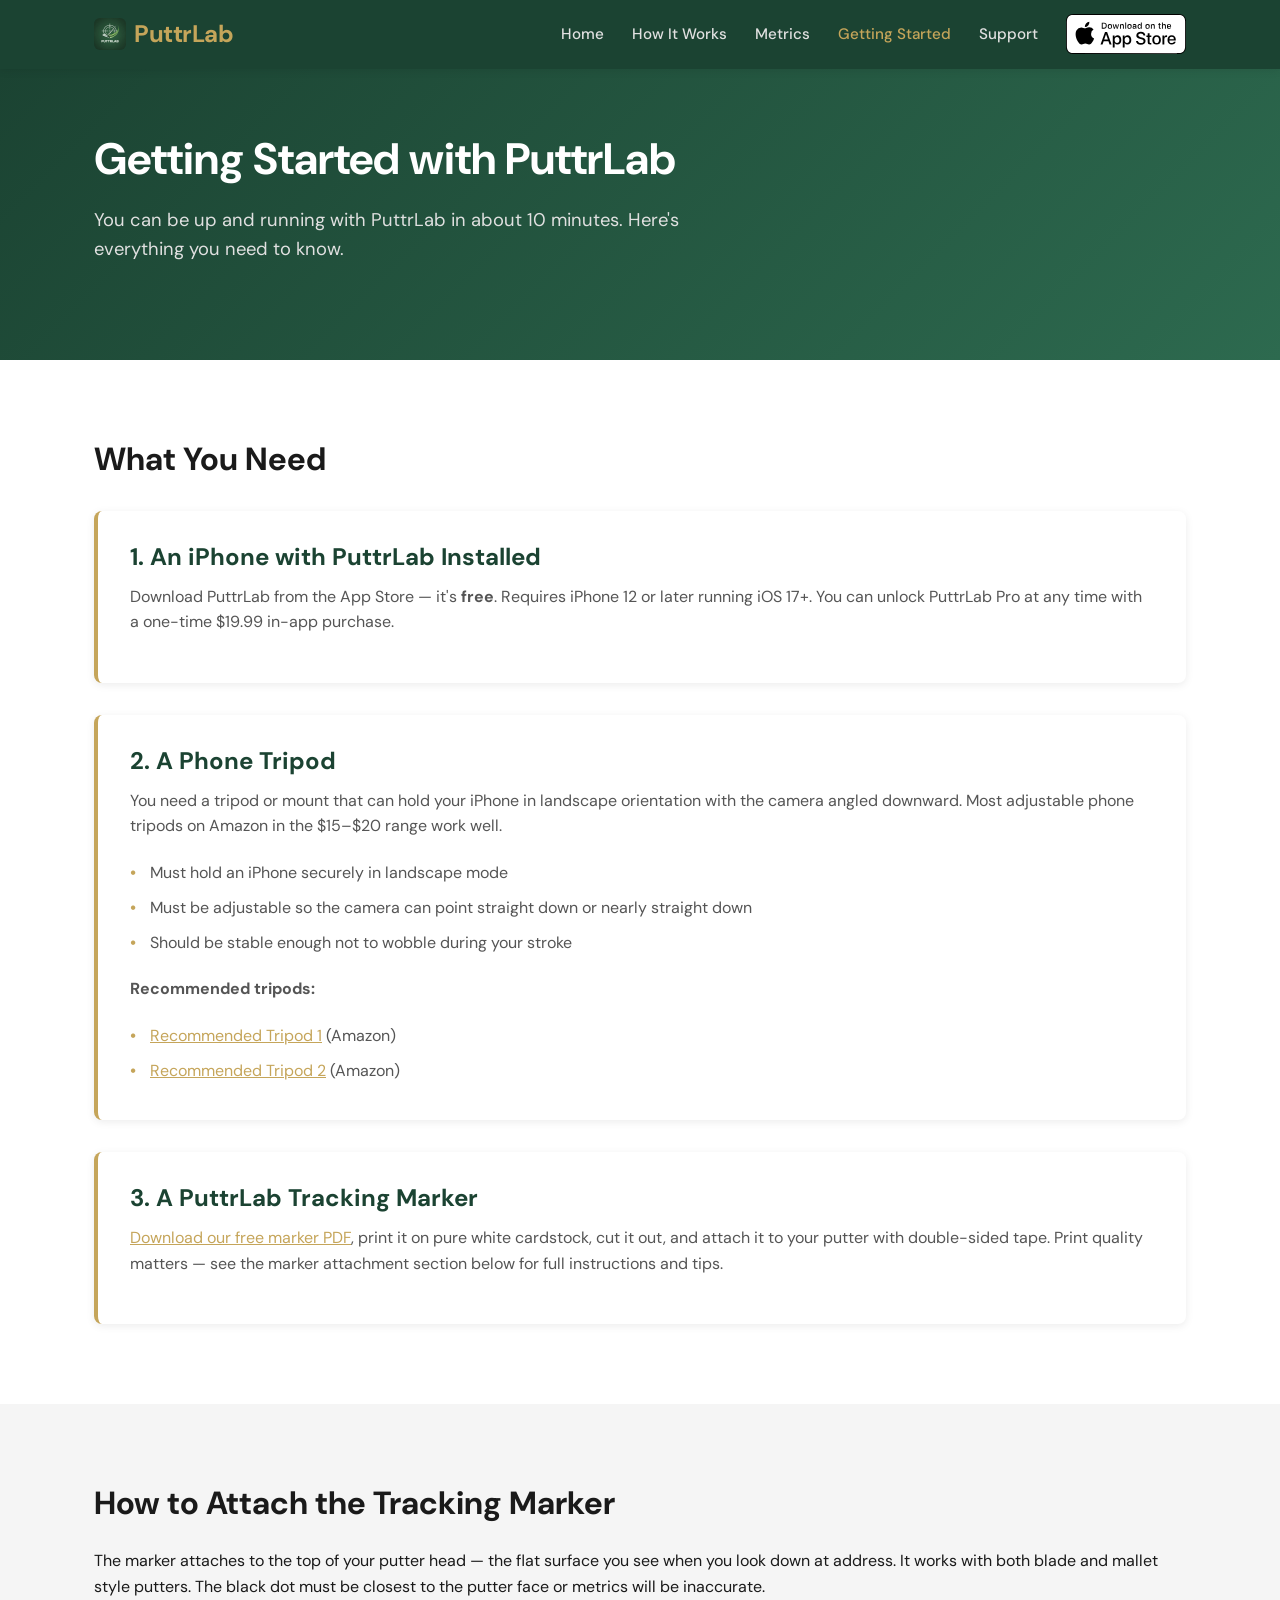
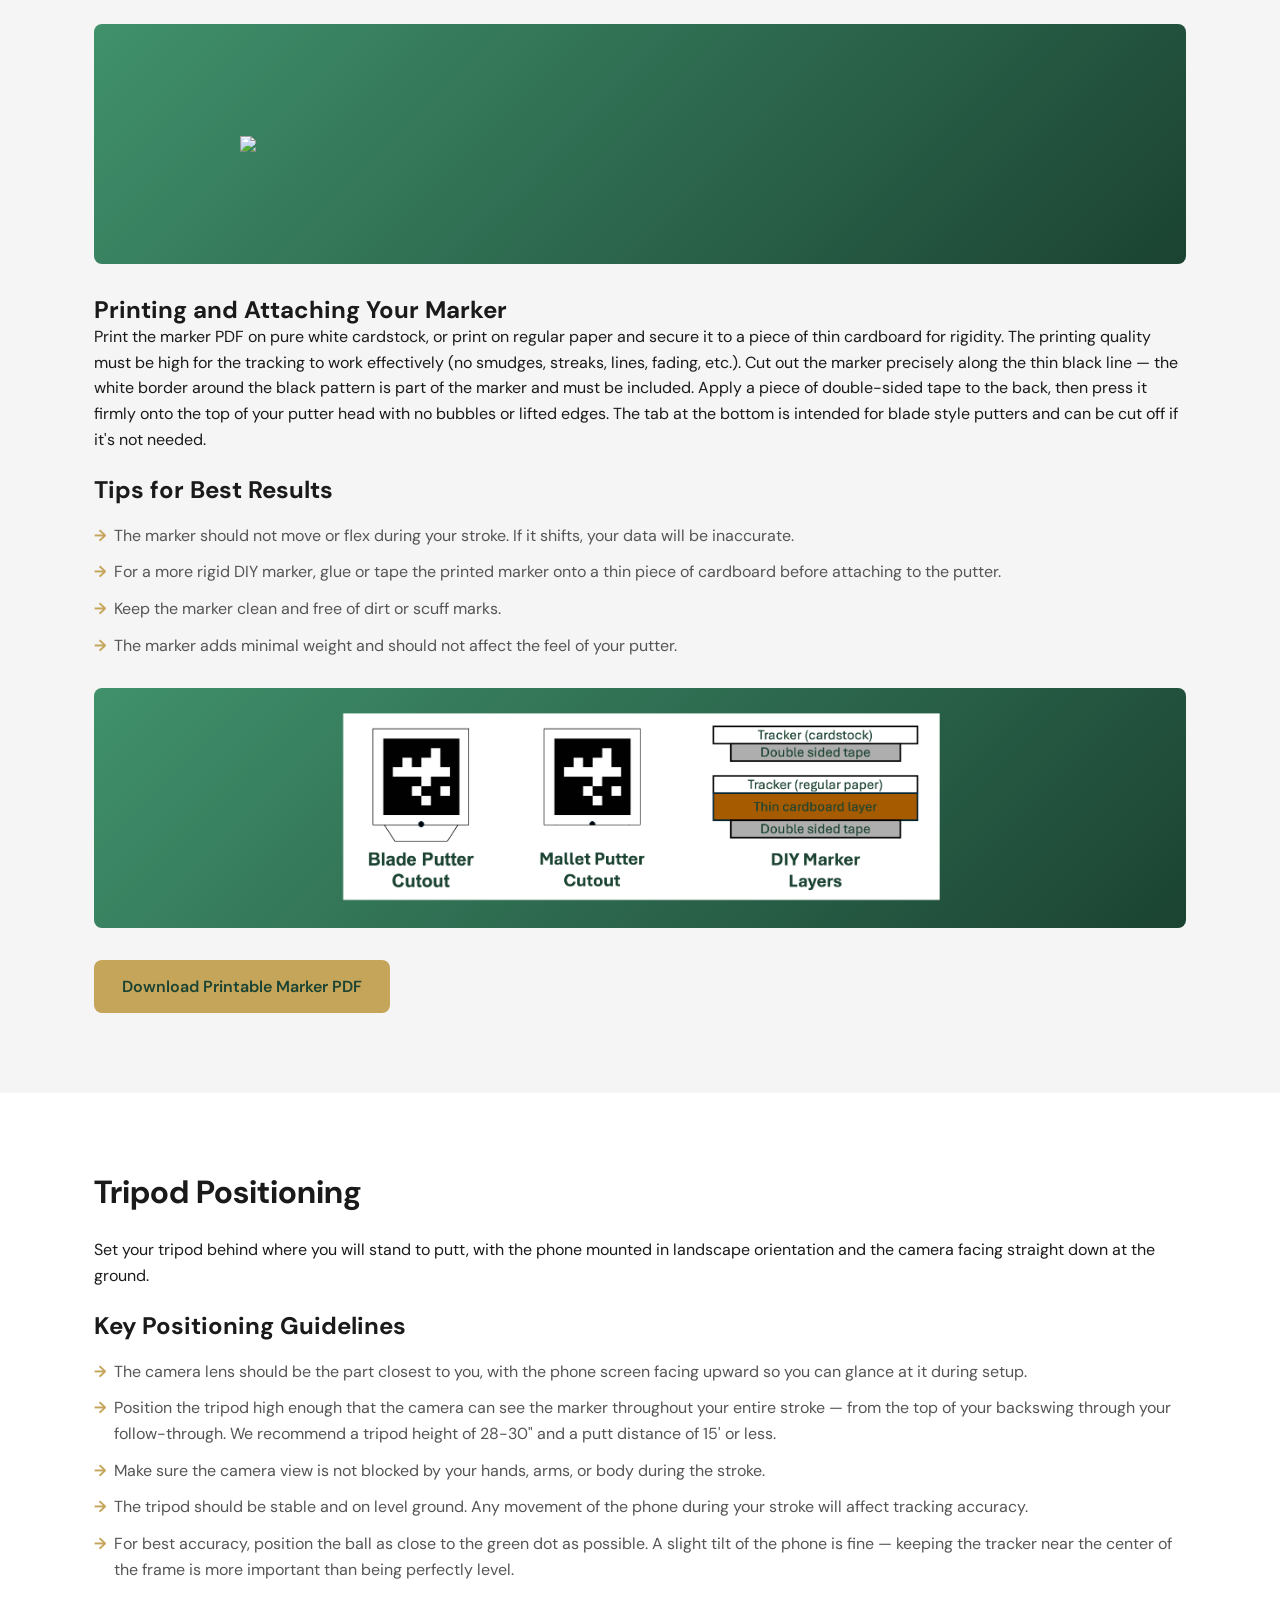
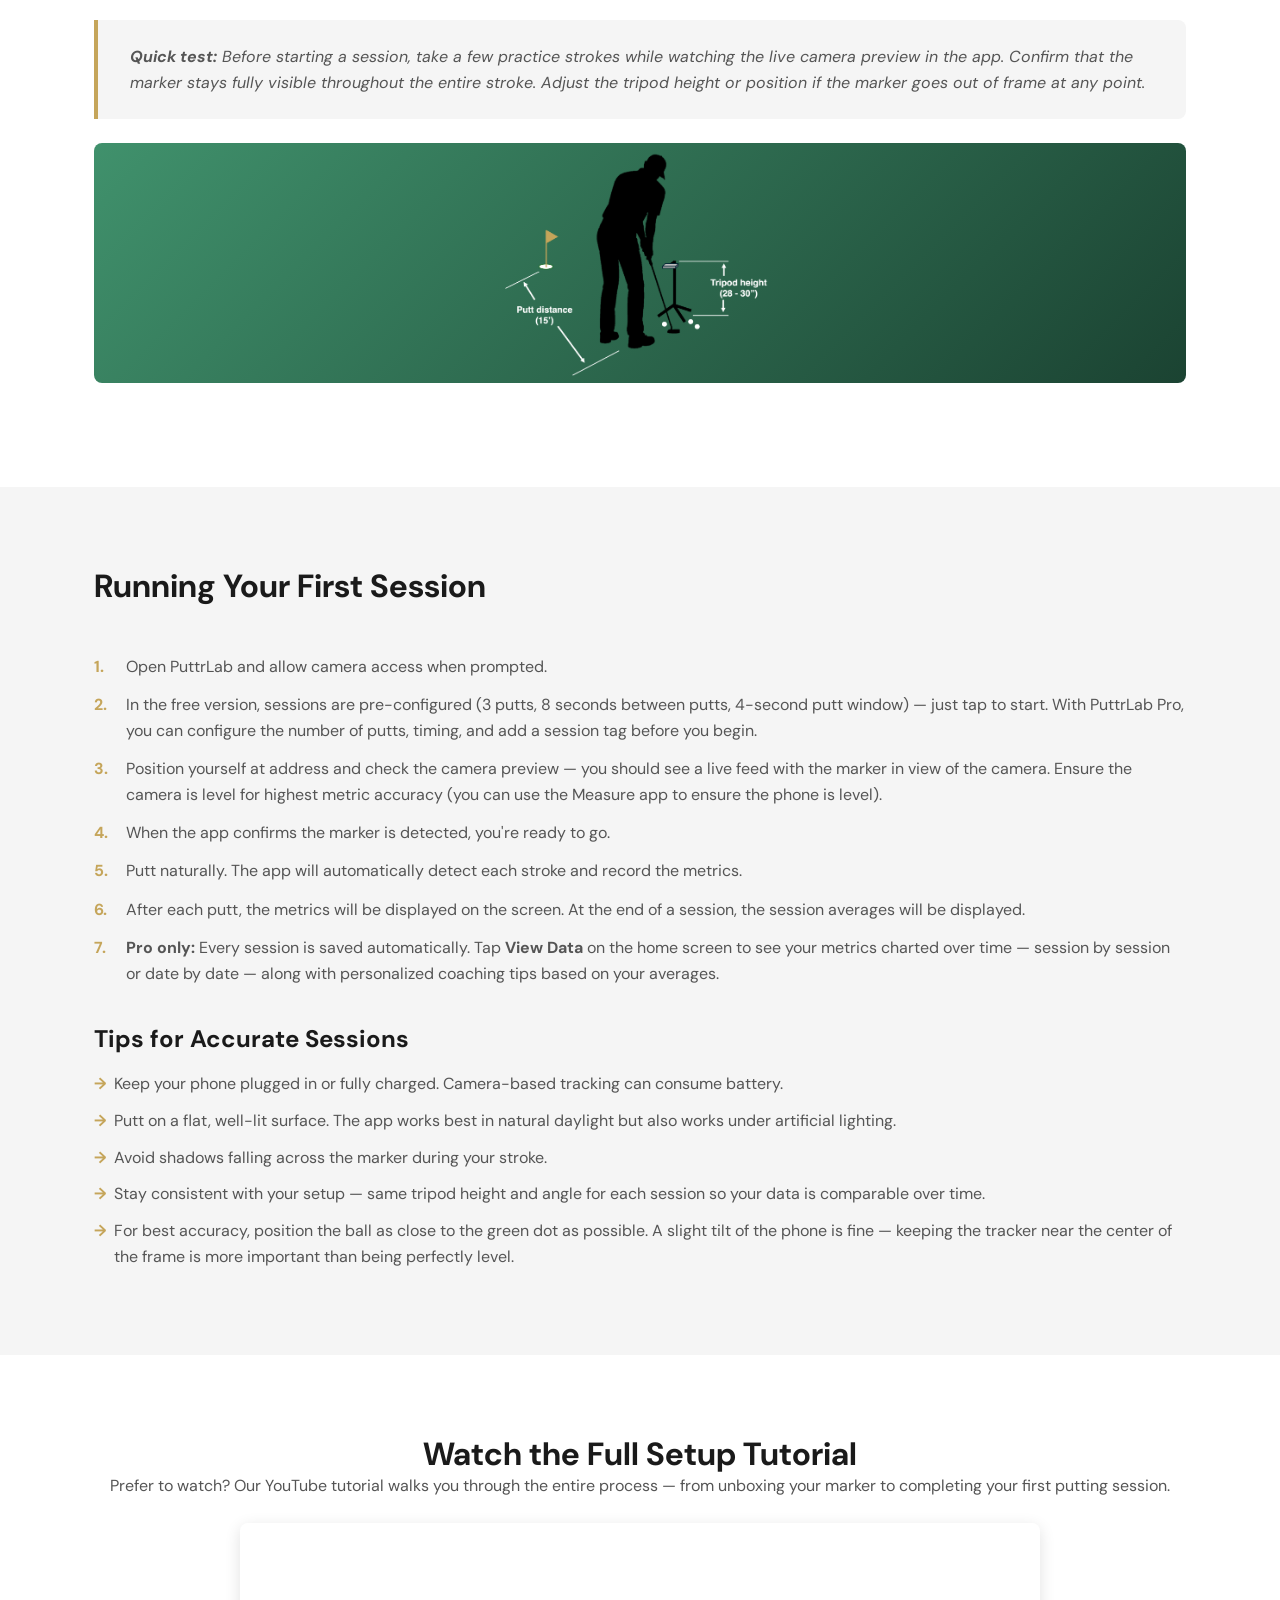
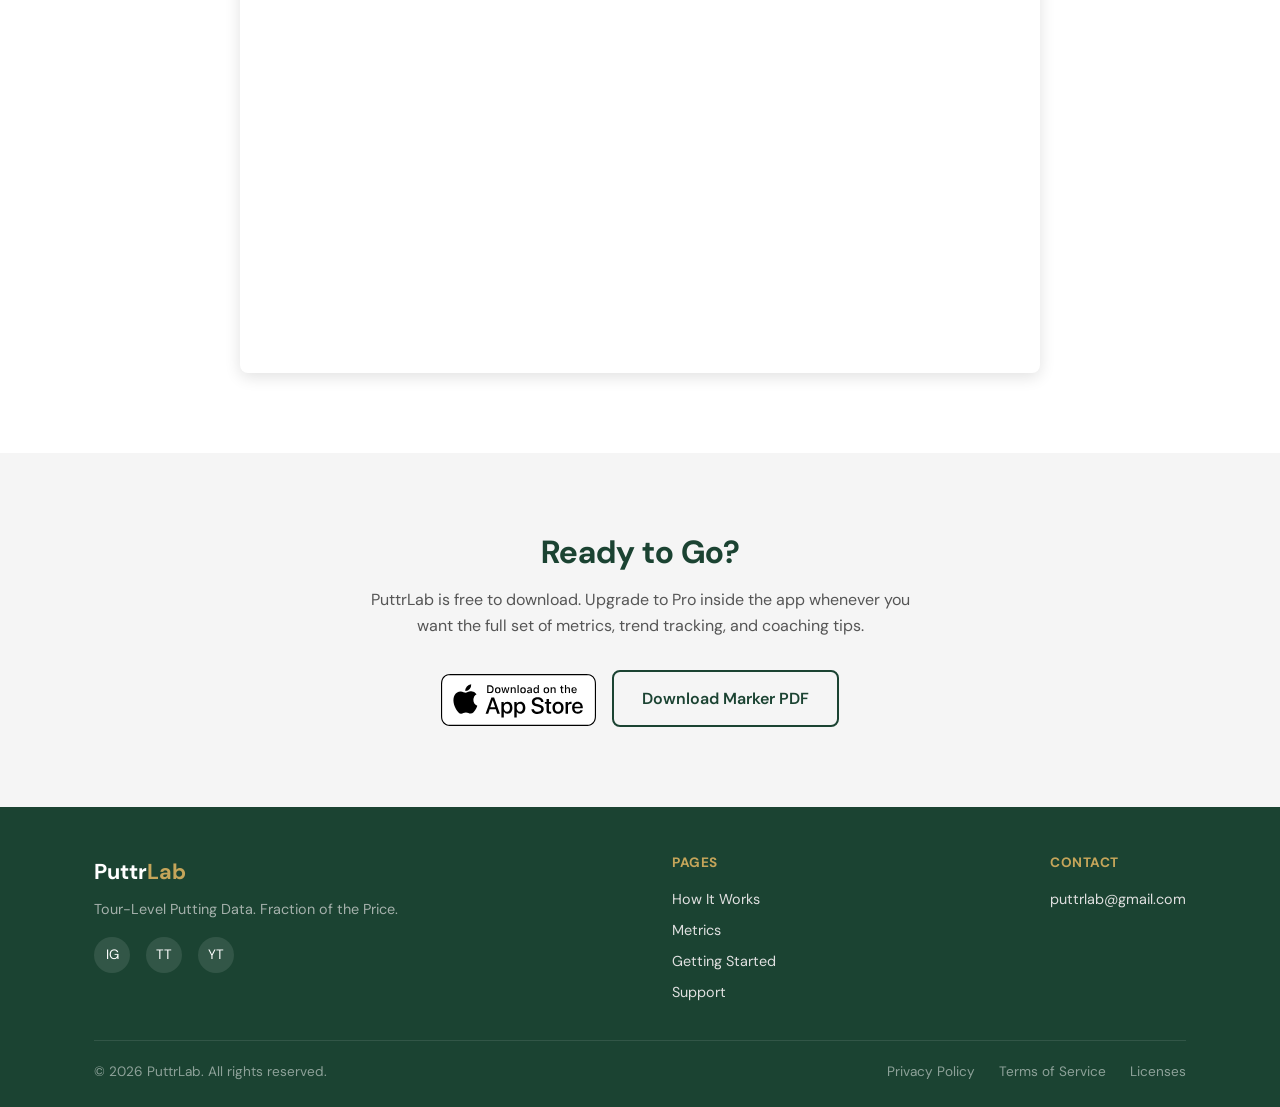
==== commit 85a070c6: "Updated website to remove purchase options" ====
--- a/getting-started.html
+++ b/getting-started.html
@@ -22,7 +22,6 @@
         <a href="how-it-works.html">How It Works</a>
         <a href="metrics.html">Metrics</a>
         <a href="getting-started.html" class="active">Getting Started</a>
-        <a href="shop.html">Shop</a>
         <a href="support.html">Support</a>
         <a href="https://apps.apple.com/us/app/puttrlab/id6760943069" class="header__cta-badge" target="_blank" rel="noopener noreferrer"><img src="Download_on_the_App_Store_Badge_US-UK_RGB_wht_092917.svg" alt="Download on the App Store" style="height: 40px; display: block;"></a>
       </nav>
@@ -66,11 +65,7 @@
         </div>
         <div class="checklist__item">
           <h3>3. A PuttrLab Tracking Marker</h3>
-          <p>You have two options:</p>
-          <ul>
-            <li><strong>Print your own:</strong> <a href="PuttrLabPrintableTrackers.pdf" download style="color: var(--gold); text-decoration: underline;">Download our free marker PDF</a>, print it on white cardstock, cut it out, and attach it to your putter with double-sided tape. Use pure white paper only.</li>
-            <li><strong>Buy pre-made markers:</strong> Purchase a pack of pre-cut, pre-taped markers from our <a href="shop.html" style="color: var(--gold); text-decoration: underline;">shop</a>.</li>
-          </ul>
+          <p><a href="PuttrLabPrintableTrackers.pdf" download style="color: var(--gold); text-decoration: underline;">Download our free marker PDF</a>, print it on pure white cardstock, cut it out, and attach it to your putter with double-sided tape. Print quality matters — see the marker attachment section below for full instructions and tips.</p>
         </div>
       </div>
     </div>
@@ -87,11 +82,8 @@
         <img src="MarkerAttachmentsWithArrows.png" style="width:800px">
       </div>
 
-      <h3 style="margin-top: 2rem;">For Pre-Made Markers</h3>
-      <p>Peel the backing off the double-sided tape and press the marker firmly onto the top of your putter head. Make sure it sits flat with no bubbles or lifted edges. The marker can be repositioned if needed but works best when firmly adhered.</p>
-
-      <h3 style="margin-top: 1.5rem;">For DIY Markers</h3>
-      <p>Print the marker PDF on pure white cardstock or print on regular paper and secure it to a piece of thin cardboard.  The printing quality must be high for the tracking to work effectively (no smudges, streaks, lines, fading, etc.). Cut out the marker precisely along the thin black line — the white border around the black pattern is part of the marker and must be included. Apply a piece of double-sided tape to the back, then press it onto your putter head. The tab at the bottom is intended for blade style putters and can be cut off if it's not needed.</p>
+      <h3 style="margin-top: 2rem;">Printing and Attaching Your Marker</h3>
+      <p>Print the marker PDF on pure white cardstock, or print on regular paper and secure it to a piece of thin cardboard for rigidity. The printing quality must be high for the tracking to work effectively (no smudges, streaks, lines, fading, etc.). Cut out the marker precisely along the thin black line — the white border around the black pattern is part of the marker and must be included. Apply a piece of double-sided tape to the back, then press it firmly onto the top of your putter head with no bubbles or lifted edges. The tab at the bottom is intended for blade style putters and can be cut off if it's not needed.</p>
 
       <h3 style="margin-top: 1.5rem;">Tips for Best Results</h3>
       <ul class="tips-list">
@@ -182,7 +174,7 @@
       <p>PuttrLab is free to download. Upgrade to Pro inside the app whenever you want the full set of metrics, trend tracking, and coaching tips.</p>
       <div>
         <a href="https://apps.apple.com/us/app/puttrlab/id6760943069" target="_blank" rel="noopener noreferrer" style="display: inline-block; vertical-align: middle; margin-right: 0.75rem;"><img src="Download_on_the_App_Store_Badge_US-UK_RGB_wht_092917.svg" alt="Download on the App Store" style="height: 52px; display: block;"></a>
-        <a href="shop.html" class="btn btn--outline">Buy Markers</a>
+        <a href="PuttrLabPrintableTrackers.pdf" class="btn btn--outline" download>Download Marker PDF</a>
       </div>
     </div>
   </section>
@@ -195,10 +187,9 @@
           <div class="footer__brand">Puttr<span>Lab</span></div>
           <p class="footer__tagline">Tour-Level Putting Data. Fraction of the Price.</p>
           <div class="footer__socials">
-            <a href="#" aria-label="Instagram">IG</a>
-            <a href="#" aria-label="TikTok">TT</a>
-            <a href="#" aria-label="YouTube">YT</a>
-            <a href="#" aria-label="X / Twitter">X</a>
+            <a href="https://www.instagram.com/puttrlab/" target="_blank" rel="noopener noreferrer" aria-label="Instagram">IG</a>
+            <a href="https://www.tiktok.com/@puttrlab" target="_blank" rel="noopener noreferrer" aria-label="TikTok">TT</a>
+            <a href="https://www.youtube.com/@PuttrLab" target="_blank" rel="noopener noreferrer" aria-label="YouTube">YT</a>
           </div>
         </div>
         <div class="footer__links">
@@ -206,7 +197,6 @@
           <a href="how-it-works.html">How It Works</a>
           <a href="metrics.html">Metrics</a>
           <a href="getting-started.html">Getting Started</a>
-          <a href="shop.html">Shop</a>
           <a href="support.html">Support</a>
         </div>
         <div class="footer__links">
